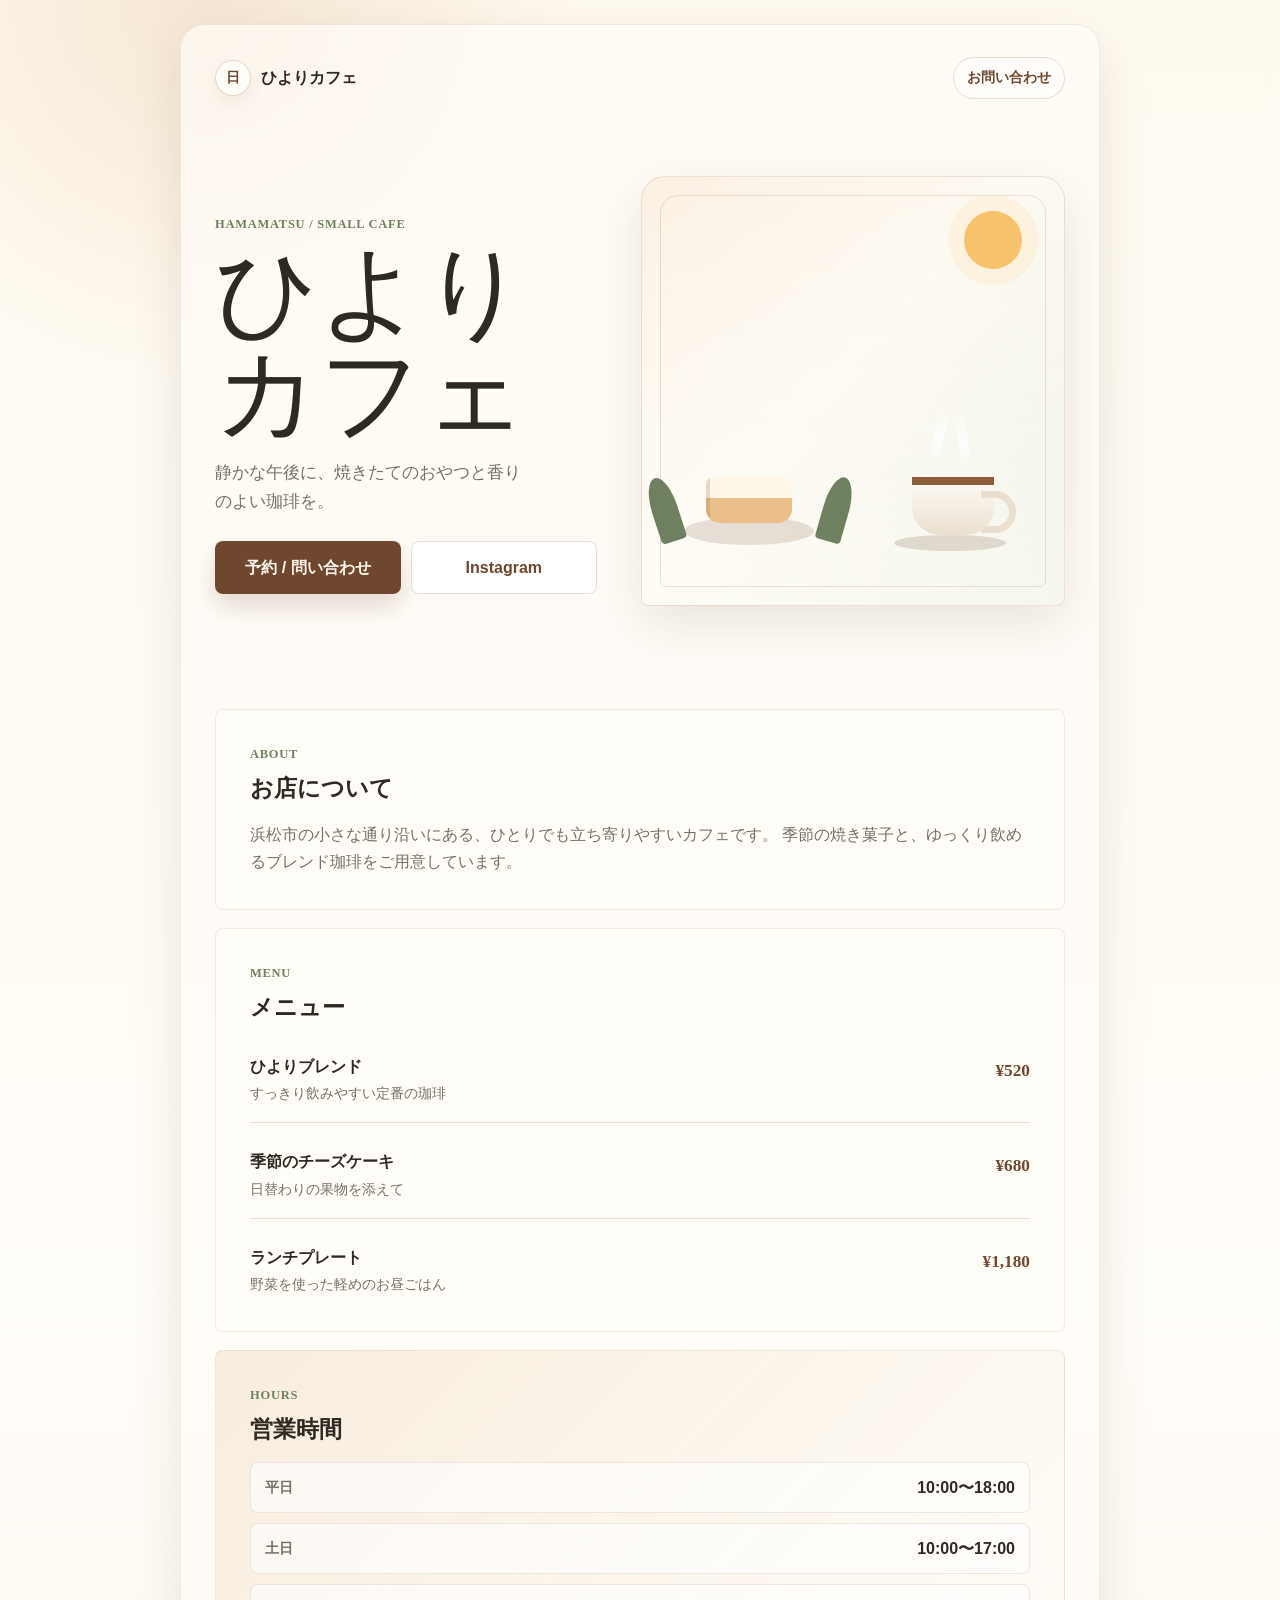
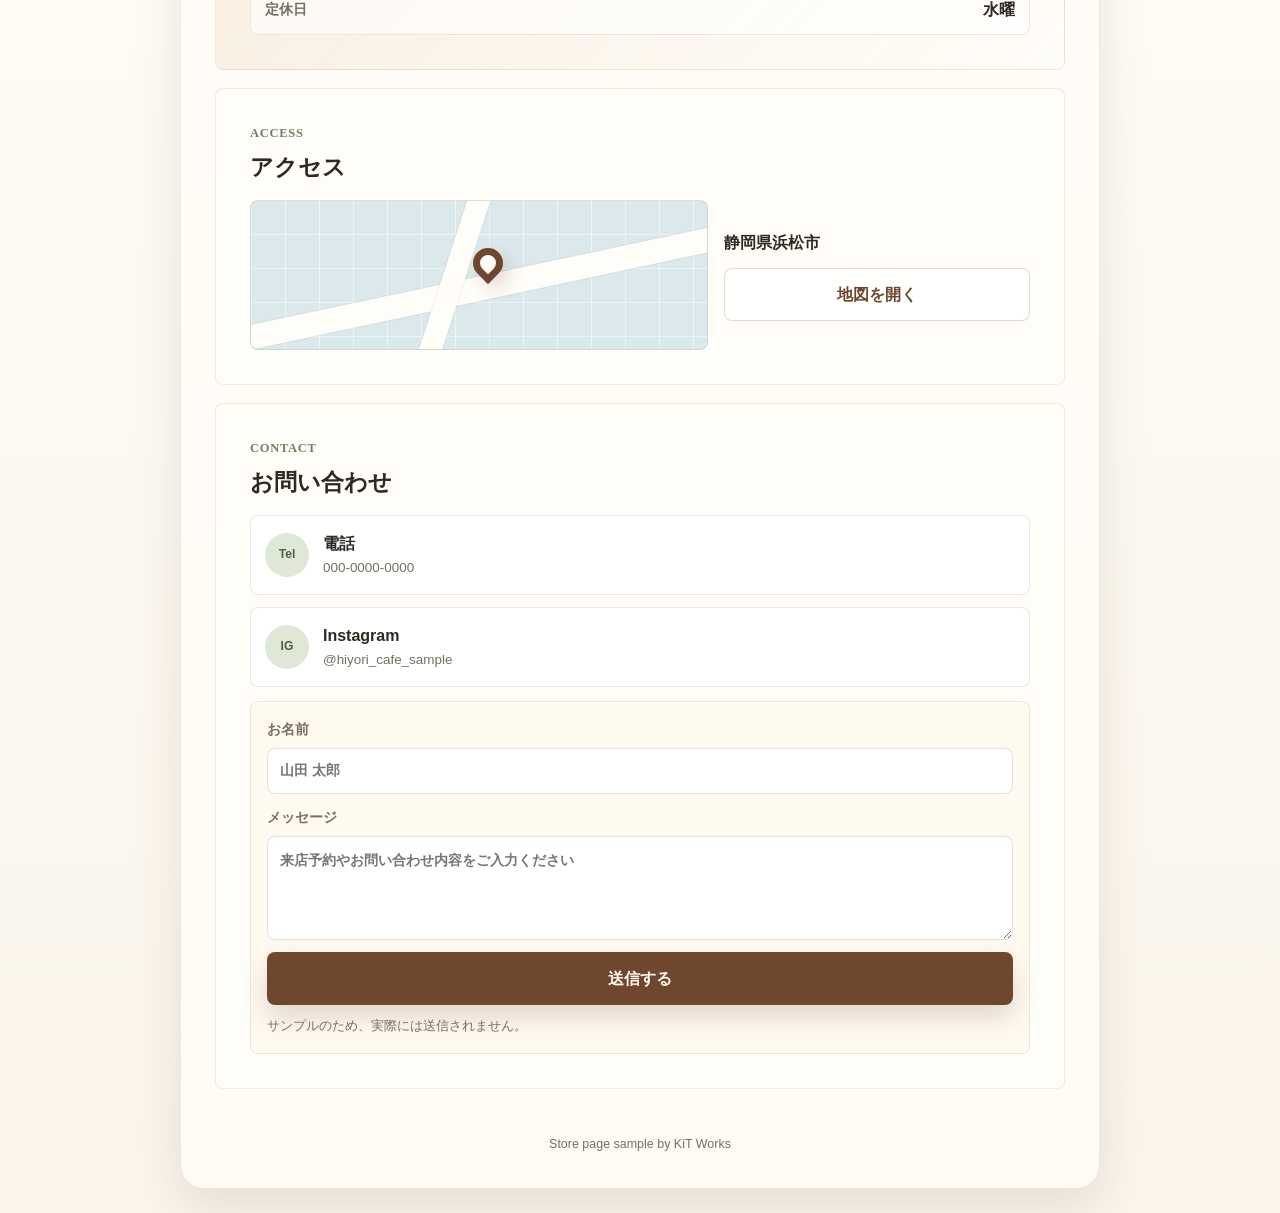
==== index.html @ 62deaa45 "Create high-quality store page preview" ====
<!doctype html>
<html lang="ja">
  <head>
    <meta charset="utf-8" />
    <meta name="viewport" content="width=device-width, initial-scale=1" />
    <meta
      name="description"
      content="静岡県浜松市の架空カフェ「ひよりカフェ」のスマホ向け店舗案内ページサンプルです。"
    />
    <title>ひよりカフェ | スマホ向け店舗案内ページサンプル</title>
    <link rel="stylesheet" href="styles.css" />
  </head>
  <body>
    <div class="site-shell">
      <header class="hero" id="top">
        <nav class="topbar" aria-label="ページ内ナビゲーション">
          <a class="brand" href="#top" aria-label="ひよりカフェ トップへ">
            <span class="brand-mark" aria-hidden="true">日</span>
            <span>ひよりカフェ</span>
          </a>
          <a class="nav-link" href="#contact">お問い合わせ</a>
        </nav>

        <div class="hero-grid">
          <section class="hero-copy" aria-labelledby="hero-title">
            <p class="eyebrow">Hamamatsu / Small Cafe</p>
            <h1 id="hero-title">ひよりカフェ</h1>
            <p class="lead">静かな午後に、焼きたてのおやつと香りのよい珈琲を。</p>
            <div class="hero-actions" aria-label="主な連絡先">
              <a class="button button-primary" href="tel:0000000000">予約 / 問い合わせ</a>
              <a class="button button-secondary" href="https://www.instagram.com/" target="_blank" rel="noreferrer">
                Instagram
              </a>
            </div>
          </section>

          <section class="visual-card" aria-label="カフェの雰囲気を表したイメージ">
            <div class="window-scene" aria-hidden="true">
              <span class="sun"></span>
              <span class="steam steam-1"></span>
              <span class="steam steam-2"></span>
              <span class="cup"></span>
              <span class="saucer"></span>
              <span class="plate"></span>
              <span class="cake"></span>
              <span class="plant plant-left"></span>
              <span class="plant plant-right"></span>
            </div>
          </section>
        </div>
      </header>

      <main>
        <section class="section intro-section" aria-labelledby="about-title">
          <div class="section-heading">
            <p class="section-kicker">About</p>
            <h2 id="about-title">お店について</h2>
          </div>
          <p class="section-text">
            浜松市の小さな通り沿いにある、ひとりでも立ち寄りやすいカフェです。
            季節の焼き菓子と、ゆっくり飲めるブレンド珈琲をご用意しています。
          </p>
        </section>

        <section class="section" aria-labelledby="menu-title">
          <div class="section-heading">
            <p class="section-kicker">Menu</p>
            <h2 id="menu-title">メニュー</h2>
          </div>
          <div class="menu-list">
            <article class="menu-item">
              <div>
                <h3>ひよりブレンド</h3>
                <p>すっきり飲みやすい定番の珈琲</p>
              </div>
              <span>¥520</span>
            </article>
            <article class="menu-item">
              <div>
                <h3>季節のチーズケーキ</h3>
                <p>日替わりの果物を添えて</p>
              </div>
              <span>¥680</span>
            </article>
            <article class="menu-item">
              <div>
                <h3>ランチプレート</h3>
                <p>野菜を使った軽めのお昼ごはん</p>
              </div>
              <span>¥1,180</span>
            </article>
          </div>
        </section>

        <section class="section schedule-section" aria-labelledby="hours-title">
          <div class="section-heading">
            <p class="section-kicker">Hours</p>
            <h2 id="hours-title">営業時間</h2>
          </div>
          <dl class="hours-list">
            <div>
              <dt>平日</dt>
              <dd>10:00〜18:00</dd>
            </div>
            <div>
              <dt>土日</dt>
              <dd>10:00〜17:00</dd>
            </div>
            <div>
              <dt>定休日</dt>
              <dd>水曜</dd>
            </div>
          </dl>
        </section>

        <section class="section access-section" aria-labelledby="access-title">
          <div class="section-heading">
            <p class="section-kicker">Access</p>
            <h2 id="access-title">アクセス</h2>
          </div>
          <div class="access-panel">
            <div class="map-visual" aria-hidden="true">
              <span class="map-road map-road-main"></span>
              <span class="map-road map-road-sub"></span>
              <span class="map-pin"></span>
            </div>
            <div class="access-copy">
              <p>静岡県浜松市</p>
              <a class="button button-outline" href="https://maps.google.com/?q=%E9%9D%99%E5%B2%A1%E7%9C%8C%E6%B5%9C%E6%9D%BE%E5%B8%82" target="_blank" rel="noreferrer">
                地図を開く
              </a>
            </div>
          </div>
        </section>

        <section class="section contact-section" id="contact" aria-labelledby="contact-title">
          <div class="section-heading">
            <p class="section-kicker">Contact</p>
            <h2 id="contact-title">お問い合わせ</h2>
          </div>
          <div class="contact-list">
            <a class="contact-row" href="tel:0000000000">
              <span class="contact-icon" aria-hidden="true">Tel</span>
              <span>
                <strong>電話</strong>
                <small>000-0000-0000</small>
              </span>
            </a>
            <a class="contact-row" href="https://www.instagram.com/" target="_blank" rel="noreferrer">
              <span class="contact-icon" aria-hidden="true">IG</span>
              <span>
                <strong>Instagram</strong>
                <small>@hiyori_cafe_sample</small>
              </span>
            </a>
            <form class="contact-form" aria-label="お問い合わせフォーム風UI">
              <label>
                <span>お名前</span>
                <input type="text" name="name" placeholder="山田 太郎" autocomplete="name" />
              </label>
              <label>
                <span>メッセージ</span>
                <textarea name="message" placeholder="来店予約やお問い合わせ内容をご入力ください"></textarea>
              </label>
              <button class="button button-primary" type="button" data-demo-submit>送信する</button>
              <p class="form-note" aria-live="polite" data-form-note>サンプルのため、実際には送信されません。</p>
            </form>
          </div>
        </section>
      </main>

      <footer class="site-footer">
        <small>Store page sample by KiT Works</small>
      </footer>
    </div>

    <script src="script.js"></script>
  </body>
</html>
---- styles.css ----
:root {
  color-scheme: light;
  --bg: #fffaf0;
  --paper: #fffdf8;
  --paper-strong: #ffffff;
  --ink: #2e2922;
  --muted: #776f63;
  --line: #eadfce;
  --accent: #8f5f3d;
  --accent-strong: #6f472e;
  --accent-soft: #f2dfc7;
  --green: #6f8060;
  --sage: #dfe8d7;
  --blue: #dce9ec;
  --shadow: 0 18px 50px rgba(83, 60, 35, 0.13);
  --radius: 8px;
  --max: 920px;
}

* {
  box-sizing: border-box;
}

html {
  scroll-behavior: smooth;
}

body {
  min-width: 320px;
  margin: 0;
  color: var(--ink);
  background:
    radial-gradient(circle at 16% 0%, rgba(242, 223, 199, 0.7), transparent 24rem),
    linear-gradient(180deg, var(--bg) 0%, #fffdf8 46%, #fbf5eb 100%);
  font-family:
    "Noto Sans JP",
    "Hiragino Kaku Gothic ProN",
    "Yu Gothic",
    Meiryo,
    sans-serif;
  line-height: 1.7;
}

a {
  color: inherit;
  text-decoration: none;
}

button,
input,
textarea {
  font: inherit;
}

.site-shell {
  width: min(100%, var(--max));
  margin: 0 auto;
  overflow: hidden;
  background: rgba(255, 253, 248, 0.68);
}

.hero {
  min-height: 92svh;
  padding: 18px 18px 38px;
  display: flex;
  flex-direction: column;
}

.topbar {
  display: flex;
  align-items: center;
  justify-content: space-between;
  gap: 16px;
  padding: 8px 0 20px;
}

.brand,
.nav-link {
  display: inline-flex;
  align-items: center;
  min-height: 42px;
}

.brand {
  gap: 10px;
  font-weight: 700;
  letter-spacing: 0;
}

.brand-mark {
  display: grid;
  width: 36px;
  height: 36px;
  place-items: center;
  border: 1px solid rgba(143, 95, 61, 0.24);
  border-radius: 50%;
  background: var(--paper);
  color: var(--accent-strong);
  font-size: 0.85rem;
  box-shadow: 0 8px 20px rgba(83, 60, 35, 0.08);
}

.nav-link {
  padding: 0 13px;
  border: 1px solid rgba(143, 95, 61, 0.22);
  border-radius: 999px;
  background: rgba(255, 255, 255, 0.62);
  color: var(--accent-strong);
  font-size: 0.86rem;
  font-weight: 700;
}

.hero-grid {
  display: grid;
  flex: 1;
  align-items: center;
  gap: 30px;
}

.hero-copy {
  padding-top: 26px;
}

.eyebrow,
.section-kicker {
  margin: 0 0 8px;
  color: var(--green);
  font-family: Georgia, "Times New Roman", serif;
  font-size: 0.78rem;
  font-weight: 700;
  letter-spacing: 0.06em;
  text-transform: uppercase;
}

h1,
h2,
h3,
p {
  margin-top: 0;
}

h1 {
  margin-bottom: 14px;
  font-family: Georgia, "Times New Roman", serif;
  font-size: clamp(3.25rem, 18vw, 6.4rem);
  font-weight: 500;
  line-height: 0.98;
  letter-spacing: 0;
}

.lead {
  max-width: 20rem;
  margin-bottom: 24px;
  color: var(--muted);
  font-size: 1.02rem;
}

.hero-actions {
  display: grid;
  grid-template-columns: 1fr 1fr;
  gap: 10px;
}

.button {
  display: inline-flex;
  align-items: center;
  justify-content: center;
  min-height: 48px;
  padding: 12px 16px;
  border: 1px solid transparent;
  border-radius: var(--radius);
  cursor: pointer;
  font-weight: 700;
  letter-spacing: 0;
  text-align: center;
  transition:
    transform 180ms ease,
    box-shadow 180ms ease,
    background-color 180ms ease;
}

.button:hover {
  transform: translateY(-1px);
}

.button-primary {
  background: var(--accent-strong);
  color: #fffaf0;
  box-shadow: 0 12px 26px rgba(111, 71, 46, 0.2);
}

.button-secondary {
  border-color: rgba(111, 71, 46, 0.18);
  background: var(--paper-strong);
  color: var(--accent-strong);
}

.button-outline {
  width: 100%;
  border-color: rgba(111, 71, 46, 0.2);
  background: rgba(255, 255, 255, 0.68);
  color: var(--accent-strong);
}

.visual-card {
  position: relative;
  min-height: 280px;
  border: 1px solid rgba(143, 95, 61, 0.16);
  border-radius: 24px 24px 8px 8px;
  background:
    linear-gradient(180deg, rgba(255, 253, 248, 0.32), rgba(255, 253, 248, 0.72)),
    linear-gradient(135deg, #f9ead8 0%, #fdf8ef 46%, #dfe8d7 100%);
  box-shadow: var(--shadow);
}

.visual-card::before {
  position: absolute;
  inset: 18px;
  border: 1px solid rgba(143, 95, 61, 0.18);
  border-radius: 18px 18px 6px 6px;
  content: "";
}

.window-scene {
  position: absolute;
  inset: 0;
  overflow: hidden;
}

.sun {
  position: absolute;
  top: 34px;
  right: 42px;
  width: 58px;
  height: 58px;
  border-radius: 50%;
  background: #f6c26c;
  box-shadow: 0 0 0 16px rgba(246, 194, 108, 0.14);
}

.cup,
.saucer,
.plate,
.cake,
.steam,
.plant {
  position: absolute;
  display: block;
}

.cup {
  right: 70px;
  bottom: 70px;
  width: 82px;
  height: 58px;
  border-radius: 0 0 28px 28px;
  background: linear-gradient(180deg, #fffdf8, #eadfce);
  box-shadow: inset 0 8px 0 #8f5f3d;
}

.cup::after {
  position: absolute;
  top: 14px;
  right: -22px;
  width: 28px;
  height: 28px;
  border: 7px solid #eadfce;
  border-left: 0;
  border-radius: 0 22px 22px 0;
  content: "";
}

.saucer {
  right: 58px;
  bottom: 54px;
  width: 112px;
  height: 16px;
  border-radius: 50%;
  background: rgba(111, 71, 46, 0.18);
}

.steam {
  width: 10px;
  height: 54px;
  border-radius: 999px;
  background: linear-gradient(180deg, transparent, rgba(255, 255, 255, 0.78), transparent);
}

.steam-1 {
  right: 120px;
  bottom: 142px;
  transform: rotate(12deg);
}

.steam-2 {
  right: 96px;
  bottom: 138px;
  transform: rotate(-10deg);
}

.plate {
  left: 42px;
  bottom: 60px;
  width: 130px;
  height: 28px;
  border-radius: 50%;
  background: rgba(111, 71, 46, 0.16);
}

.cake {
  left: 64px;
  bottom: 82px;
  width: 86px;
  height: 46px;
  border-radius: 8px 8px 14px 14px;
  background:
    linear-gradient(90deg, rgba(143, 95, 61, 0.22) 0 4px, transparent 4px 100%),
    linear-gradient(180deg, #fff8e9 0 46%, #eabf8a 46% 100%);
}

.plant {
  bottom: 64px;
  width: 26px;
  height: 66px;
  border-radius: 50% 50% 4px 4px;
  background: var(--green);
  transform-origin: bottom center;
}

.plant-left {
  left: 20px;
  transform: rotate(-18deg);
}

.plant-right {
  left: 172px;
  transform: rotate(16deg);
}

.section {
  margin: 0 18px 18px;
  padding: 28px 20px;
  border: 1px solid rgba(143, 95, 61, 0.12);
  border-radius: var(--radius);
  background: rgba(255, 253, 248, 0.86);
}

.intro-section {
  margin-top: 4px;
}

.section-heading {
  margin-bottom: 16px;
}

h2 {
  margin-bottom: 0;
  font-size: 1.46rem;
  line-height: 1.35;
  letter-spacing: 0;
}

.section-text {
  margin-bottom: 0;
  color: var(--muted);
}

.menu-list,
.contact-list {
  display: grid;
  gap: 12px;
}

.menu-item {
  display: flex;
  align-items: flex-start;
  justify-content: space-between;
  gap: 14px;
  padding: 16px 0;
  border-bottom: 1px solid var(--line);
}

.menu-item:last-child {
  border-bottom: 0;
  padding-bottom: 0;
}

.menu-item h3 {
  margin-bottom: 4px;
  font-size: 1rem;
  line-height: 1.4;
}

.menu-item p {
  margin-bottom: 0;
  color: var(--muted);
  font-size: 0.88rem;
}

.menu-item span {
  flex: 0 0 auto;
  color: var(--accent-strong);
  font-family: Georgia, "Times New Roman", serif;
  font-size: 1.08rem;
  font-weight: 700;
}

.schedule-section {
  background:
    linear-gradient(135deg, rgba(242, 223, 199, 0.54), transparent),
    rgba(255, 253, 248, 0.9);
}

.hours-list {
  display: grid;
  gap: 10px;
  margin: 0;
}

.hours-list div {
  display: flex;
  align-items: center;
  justify-content: space-between;
  gap: 16px;
  min-height: 48px;
  padding: 11px 14px;
  border: 1px solid rgba(111, 71, 46, 0.12);
  border-radius: var(--radius);
  background: rgba(255, 255, 255, 0.64);
}

.hours-list dt {
  color: var(--muted);
  font-size: 0.9rem;
  font-weight: 700;
}

.hours-list dd {
  margin: 0;
  font-weight: 700;
}

.access-panel {
  display: grid;
  gap: 16px;
}

.map-visual {
  position: relative;
  min-height: 150px;
  overflow: hidden;
  border: 1px solid rgba(111, 71, 46, 0.12);
  border-radius: var(--radius);
  background:
    linear-gradient(90deg, rgba(255, 255, 255, 0.48) 1px, transparent 1px),
    linear-gradient(0deg, rgba(255, 255, 255, 0.48) 1px, transparent 1px),
    var(--blue);
  background-size: 34px 34px;
}

.map-road {
  position: absolute;
  display: block;
  background: #fffdf8;
  box-shadow: 0 0 0 1px rgba(111, 71, 46, 0.08);
}

.map-road-main {
  left: -28px;
  top: 72px;
  width: 120%;
  height: 24px;
  transform: rotate(-12deg);
}

.map-road-sub {
  left: 42%;
  top: -20px;
  width: 22px;
  height: 130%;
  transform: rotate(18deg);
}

.map-pin {
  position: absolute;
  left: 52%;
  top: 42%;
  width: 30px;
  height: 30px;
  border: 7px solid var(--accent-strong);
  border-radius: 50% 50% 50% 0;
  background: #fffdf8;
  transform: translate(-50%, -50%) rotate(-45deg);
  box-shadow: 0 10px 18px rgba(111, 71, 46, 0.18);
}

.access-copy {
  display: grid;
  gap: 12px;
}

.access-copy p {
  margin-bottom: 0;
  font-weight: 700;
}

.contact-row {
  display: flex;
  align-items: center;
  gap: 14px;
  min-height: 70px;
  padding: 14px;
  border: 1px solid rgba(111, 71, 46, 0.12);
  border-radius: var(--radius);
  background: var(--paper-strong);
}

.contact-icon {
  display: grid;
  flex: 0 0 auto;
  width: 44px;
  height: 44px;
  place-items: center;
  border-radius: 50%;
  background: var(--sage);
  color: #4f6041;
  font-size: 0.76rem;
  font-weight: 800;
}

.contact-row strong,
.contact-row small {
  display: block;
}

.contact-row small {
  color: var(--muted);
  font-size: 0.84rem;
}

.contact-form {
  display: grid;
  gap: 12px;
  margin-top: 2px;
  padding: 16px;
  border: 1px solid rgba(111, 71, 46, 0.12);
  border-radius: var(--radius);
  background: #fffaf0;
}

.contact-form label {
  display: grid;
  gap: 6px;
  color: var(--muted);
  font-size: 0.88rem;
  font-weight: 700;
}

.contact-form input,
.contact-form textarea {
  width: 100%;
  border: 1px solid rgba(111, 71, 46, 0.16);
  border-radius: var(--radius);
  background: #ffffff;
  color: var(--ink);
  outline: none;
}

.contact-form input {
  min-height: 46px;
  padding: 10px 12px;
}

.contact-form textarea {
  min-height: 104px;
  resize: vertical;
  padding: 12px;
}

.contact-form input:focus,
.contact-form textarea:focus {
  border-color: rgba(111, 71, 46, 0.5);
  box-shadow: 0 0 0 4px rgba(143, 95, 61, 0.12);
}

.form-note {
  min-height: 1.5em;
  margin: -2px 0 0;
  color: var(--muted);
  font-size: 0.82rem;
}

.site-footer {
  padding: 22px 18px 32px;
  color: var(--muted);
  text-align: center;
}

.site-footer small {
  font-size: 0.78rem;
}

@media (min-width: 720px) {
  .site-shell {
    margin-top: 24px;
    margin-bottom: 24px;
    border: 1px solid rgba(143, 95, 61, 0.12);
    border-radius: 24px;
    box-shadow: var(--shadow);
  }

  .hero {
    min-height: 680px;
    padding: 24px 34px 42px;
  }

  .hero-grid {
    grid-template-columns: minmax(0, 0.9fr) minmax(300px, 1fr);
    gap: 44px;
  }

  .lead {
    font-size: 1.08rem;
  }

  .visual-card {
    min-height: 430px;
  }

  .section {
    margin-right: 34px;
    margin-left: 34px;
    padding: 34px;
  }

  .access-panel {
    grid-template-columns: 1.2fr 0.8fr;
    align-items: center;
  }
}

@media (max-width: 380px) {
  .hero {
    padding-right: 14px;
    padding-left: 14px;
  }

  .hero-actions {
    grid-template-columns: 1fr;
  }

  .section {
    margin-right: 14px;
    margin-left: 14px;
    padding-right: 16px;
    padding-left: 16px;
  }

  .button {
    min-height: 46px;
    padding-right: 12px;
    padding-left: 12px;
    font-size: 0.92rem;
  }
}

@media (prefers-reduced-motion: reduce) {
  html {
    scroll-behavior: auto;
  }

  *,
  *::before,
  *::after {
    transition-duration: 0.01ms !important;
    animation-duration: 0.01ms !important;
  }
}
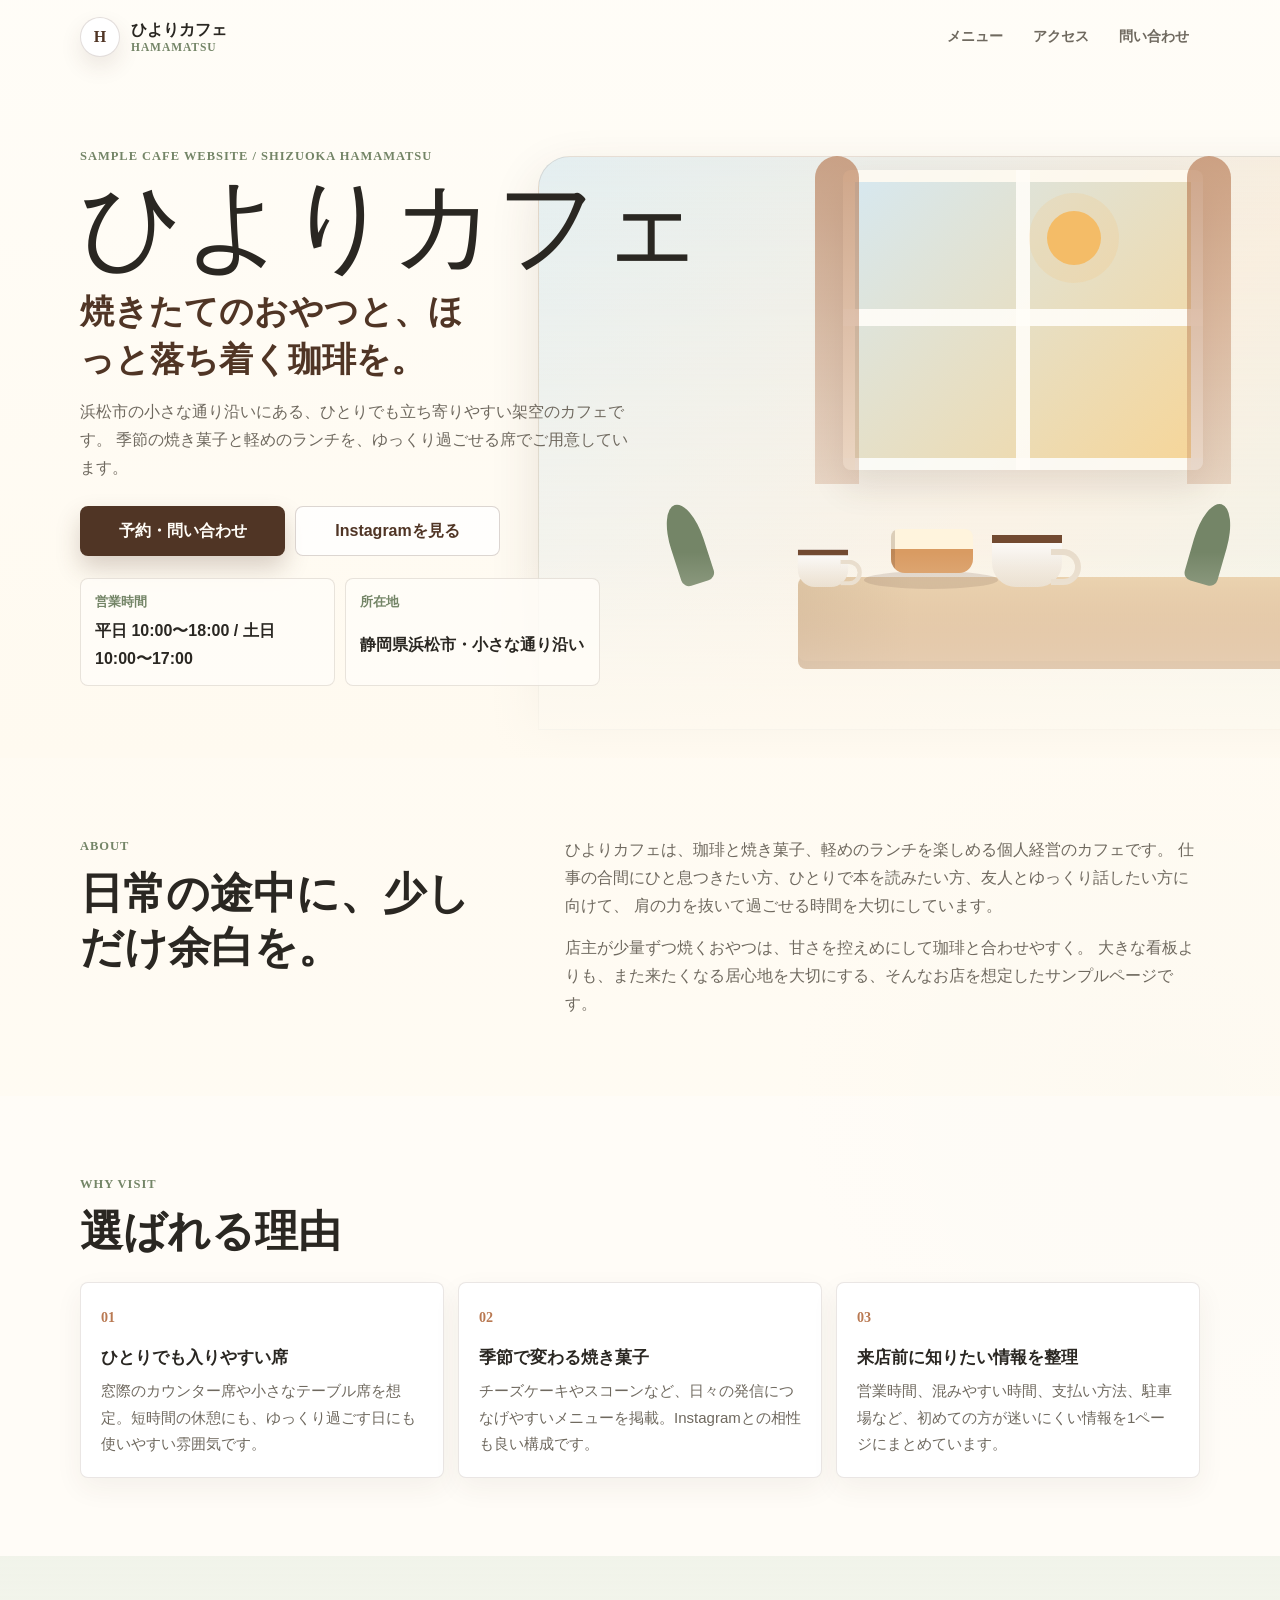
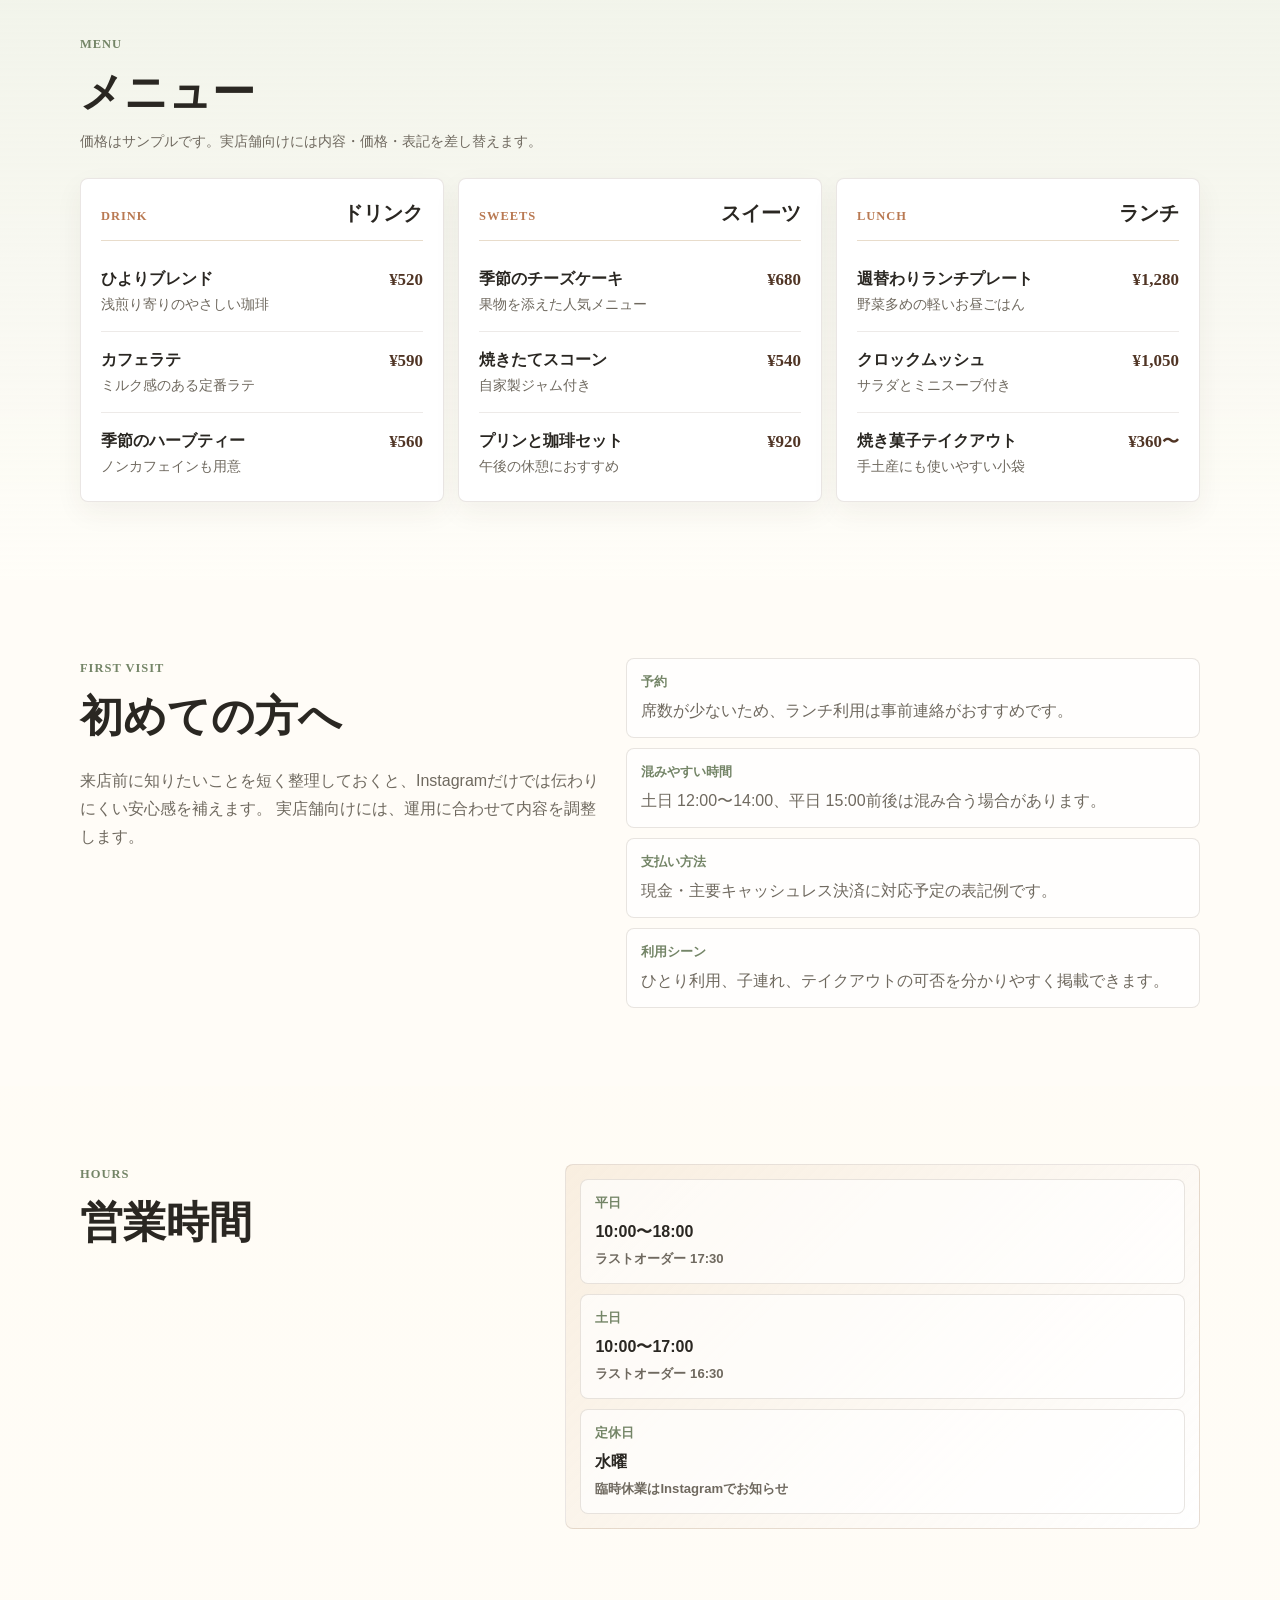
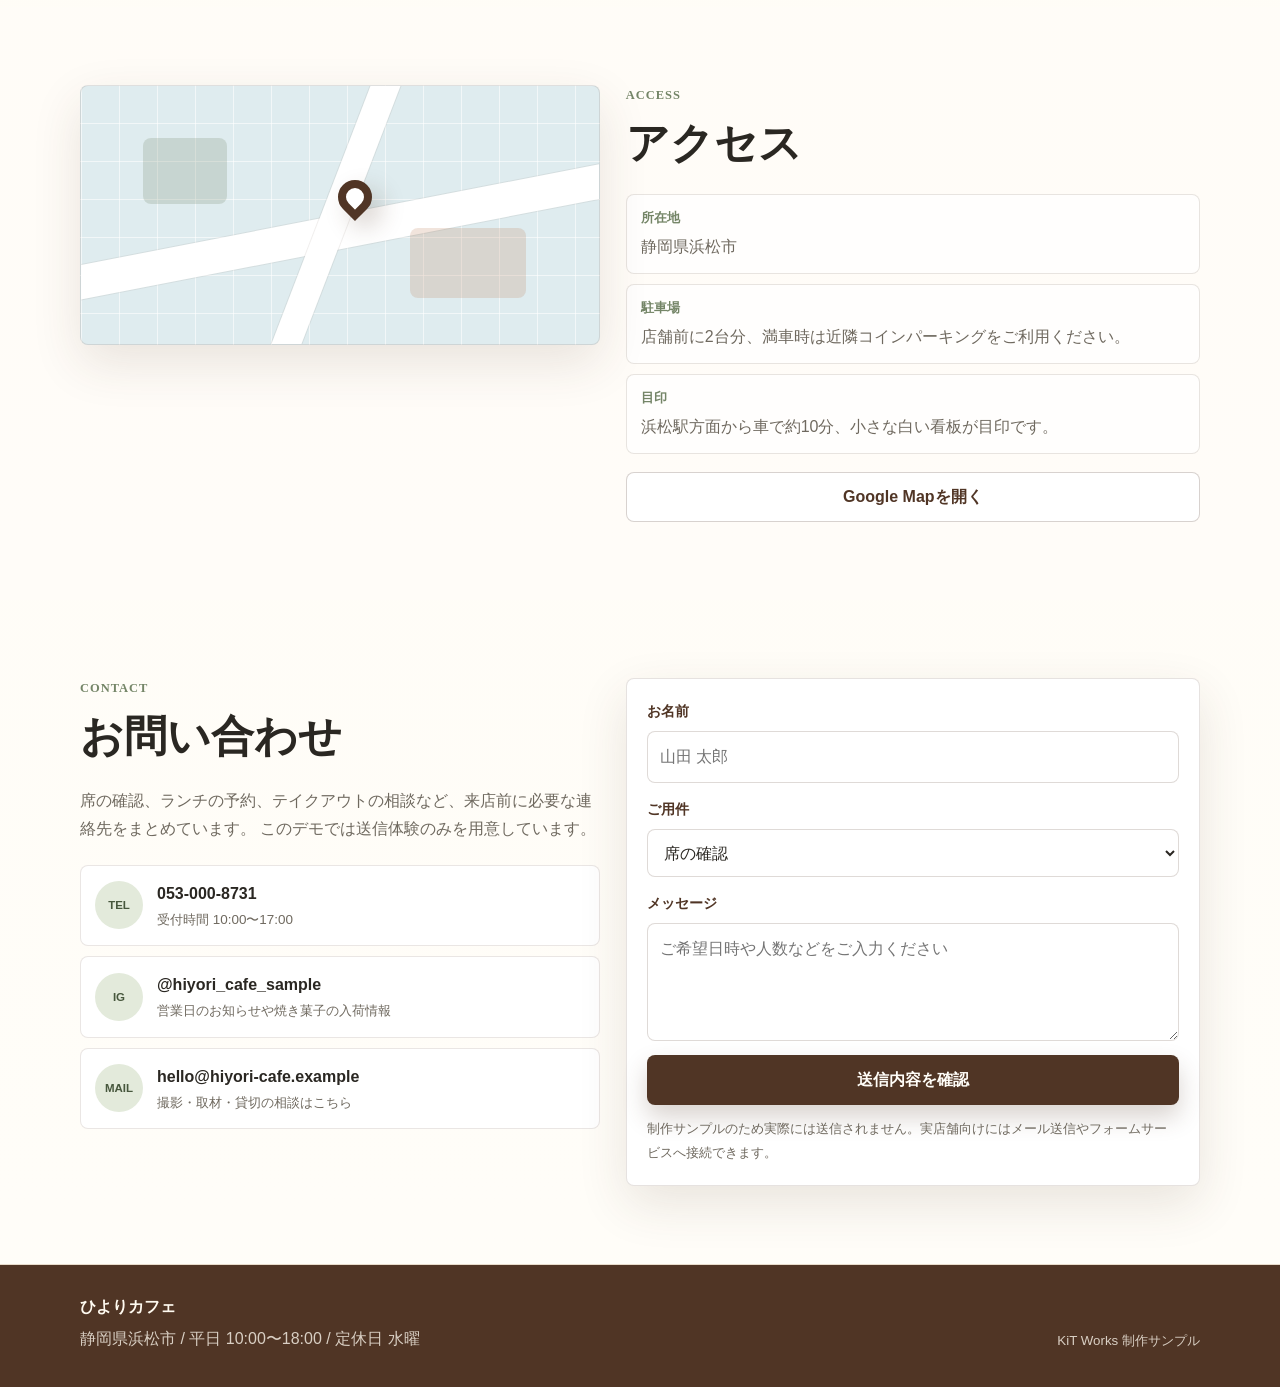
==== commit 59e67717: "Improve store page preview quality" ====
--- a/index.html
+++ b/index.html
@@ -3,176 +3,483 @@
   <head>
     <meta charset="utf-8" />
     <meta name="viewport" content="width=device-width, initial-scale=1" />
+    <meta name="theme-color" content="#fffaf0" />
     <meta
       name="description"
-      content="静岡県浜松市の架空カフェ「ひよりカフェ」のスマホ向け店舗案内ページサンプルです。"
+      content="静岡県浜松市の架空店舗「ひよりカフェ」のスマホ向け店舗案内ページ制作サンプルです。個人店の公式案内ページとして使いやすい構成を想定しています。"
     />
-    <title>ひよりカフェ | スマホ向け店舗案内ページサンプル</title>
+    <link rel="canonical" href="https://ii-kt.github.io/HP-preview/" />
+    <link rel="icon" href="favicon.svg" type="image/svg+xml" />
+
+    <meta property="og:locale" content="ja_JP" />
+    <meta property="og:type" content="website" />
+    <meta property="og:site_name" content="ひよりカフェ" />
+    <meta property="og:title" content="ひよりカフェ | 静岡県浜松市の小さなカフェ" />
+    <meta
+      property="og:description"
+      content="焼きたてのおやつと珈琲で、静かな午後を過ごせる架空カフェの店舗案内ページサンプルです。"
+    />
+    <meta property="og:url" content="https://ii-kt.github.io/HP-preview/" />
+    <meta property="og:image" content="https://ii-kt.github.io/HP-preview/og-image.svg" />
+
+    <meta name="twitter:card" content="summary_large_image" />
+    <meta name="twitter:title" content="ひよりカフェ | 静岡県浜松市の小さなカフェ" />
+    <meta
+      name="twitter:description"
+      content="スマホで見やすい個人店向け1ページ店舗案内ページの制作サンプルです。"
+    />
+    <meta name="twitter:image" content="https://ii-kt.github.io/HP-preview/og-image.svg" />
+
+    <title>ひよりカフェ | 静岡県浜松市の小さなカフェ</title>
     <link rel="stylesheet" href="styles.css" />
+
+    <script type="application/ld+json">
+      {
+        "@context": "https://schema.org",
+        "@type": "CafeOrCoffeeShop",
+        "name": "ひよりカフェ",
+        "description": "静岡県浜松市にある架空の個人経営カフェ。焼き菓子、珈琲、軽めのランチを楽しめる店舗案内ページ制作サンプルです。",
+        "url": "https://ii-kt.github.io/HP-preview/",
+        "telephone": "+81-53-000-8731",
+        "email": "hello@hiyori-cafe.example",
+        "priceRange": "¥¥",
+        "servesCuisine": ["カフェ", "コーヒー", "焼き菓子", "ランチ"],
+        "address": {
+          "@type": "PostalAddress",
+          "addressRegion": "静岡県",
+          "addressLocality": "浜松市",
+          "addressCountry": "JP"
+        },
+        "sameAs": ["https://www.instagram.com/hiyori_cafe_sample/"],
+        "openingHoursSpecification": [
+          {
+            "@type": "OpeningHoursSpecification",
+            "dayOfWeek": ["Monday", "Tuesday", "Thursday", "Friday"],
+            "opens": "10:00",
+            "closes": "18:00"
+          },
+          {
+            "@type": "OpeningHoursSpecification",
+            "dayOfWeek": ["Saturday", "Sunday"],
+            "opens": "10:00",
+            "closes": "17:00"
+          }
+        ]
+      }
+    </script>
   </head>
   <body>
-    <div class="site-shell">
-      <header class="hero" id="top">
-        <nav class="topbar" aria-label="ページ内ナビゲーション">
-          <a class="brand" href="#top" aria-label="ひよりカフェ トップへ">
-            <span class="brand-mark" aria-hidden="true">日</span>
-            <span>ひよりカフェ</span>
-          </a>
-          <a class="nav-link" href="#contact">お問い合わせ</a>
-        </nav>
-
-        <div class="hero-grid">
-          <section class="hero-copy" aria-labelledby="hero-title">
-            <p class="eyebrow">Hamamatsu / Small Cafe</p>
-            <h1 id="hero-title">ひよりカフェ</h1>
-            <p class="lead">静かな午後に、焼きたてのおやつと香りのよい珈琲を。</p>
-            <div class="hero-actions" aria-label="主な連絡先">
-              <a class="button button-primary" href="tel:0000000000">予約 / 問い合わせ</a>
-              <a class="button button-secondary" href="https://www.instagram.com/" target="_blank" rel="noreferrer">
-                Instagram
-              </a>
-            </div>
-          </section>
-
-          <section class="visual-card" aria-label="カフェの雰囲気を表したイメージ">
-            <div class="window-scene" aria-hidden="true">
-              <span class="sun"></span>
-              <span class="steam steam-1"></span>
-              <span class="steam steam-2"></span>
-              <span class="cup"></span>
-              <span class="saucer"></span>
-              <span class="plate"></span>
-              <span class="cake"></span>
-              <span class="plant plant-left"></span>
-              <span class="plant plant-right"></span>
-            </div>
-          </section>
-        </div>
-      </header>
-
-      <main>
-        <section class="section intro-section" aria-labelledby="about-title">
+    <a class="skip-link" href="#main">本文へ移動</a>
+
+    <header class="site-header" id="top">
+      <nav class="header-nav container" aria-label="ページ内ナビゲーション">
+        <a class="site-logo" href="#top" aria-label="ひよりカフェ トップへ">
+          <span class="logo-mark" aria-hidden="true">H</span>
+          <span>
+            <span class="logo-name">ひよりカフェ</span>
+            <span class="logo-place">Hamamatsu</span>
+          </span>
+        </a>
+
+        <div class="header-links" aria-label="主要セクション">
+          <a href="#menu">メニュー</a>
+          <a href="#access">アクセス</a>
+          <a href="#contact">問い合わせ</a>
+        </div>
+      </nav>
+
+      <!-- Hero -->
+      <section class="hero" aria-labelledby="hero-title">
+        <div class="hero-scene" aria-hidden="true">
+          <span class="scene-window"></span>
+          <span class="scene-curtain scene-curtain-left"></span>
+          <span class="scene-curtain scene-curtain-right"></span>
+          <span class="scene-sun"></span>
+          <span class="scene-counter"></span>
+          <span class="scene-cup scene-cup-main"></span>
+          <span class="scene-cup scene-cup-sub"></span>
+          <span class="scene-plate"></span>
+          <span class="scene-cake"></span>
+          <span class="scene-plant scene-plant-left"></span>
+          <span class="scene-plant scene-plant-right"></span>
+        </div>
+
+        <div class="hero-content container">
+          <p class="eyebrow">Sample cafe website / Shizuoka Hamamatsu</p>
+          <h1 id="hero-title">ひよりカフェ</h1>
+          <p class="hero-catch">焼きたてのおやつと、ほっと落ち着く珈琲を。</p>
+          <p class="hero-lead">
+            浜松市の小さな通り沿いにある、ひとりでも立ち寄りやすい架空のカフェです。
+            季節の焼き菓子と軽めのランチを、ゆっくり過ごせる席でご用意しています。
+          </p>
+
+          <div class="hero-actions" aria-label="主な連絡先">
+            <a class="button button-primary" href="#contact">予約・問い合わせ</a>
+            <a
+              class="button button-secondary"
+              href="https://www.instagram.com/hiyori_cafe_sample/"
+              target="_blank"
+              rel="noreferrer"
+            >
+              Instagramを見る
+            </a>
+          </div>
+
+          <dl class="hero-summary" aria-label="店舗概要">
+            <div>
+              <dt>営業時間</dt>
+              <dd>平日 10:00〜18:00 / 土日 10:00〜17:00</dd>
+            </div>
+            <div>
+              <dt>所在地</dt>
+              <dd>静岡県浜松市・小さな通り沿い</dd>
+            </div>
+          </dl>
+        </div>
+      </section>
+    </header>
+
+    <main id="main">
+      <!-- About -->
+      <section class="section about-section" id="about" aria-labelledby="about-title">
+        <div class="container section-grid">
           <div class="section-heading">
             <p class="section-kicker">About</p>
-            <h2 id="about-title">お店について</h2>
-          </div>
-          <p class="section-text">
-            浜松市の小さな通り沿いにある、ひとりでも立ち寄りやすいカフェです。
-            季節の焼き菓子と、ゆっくり飲めるブレンド珈琲をご用意しています。
-          </p>
-        </section>
-
-        <section class="section" aria-labelledby="menu-title">
-          <div class="section-heading">
+            <h2 id="about-title">日常の途中に、少しだけ余白を。</h2>
+          </div>
+          <div class="section-body">
+            <p>
+              ひよりカフェは、珈琲と焼き菓子、軽めのランチを楽しめる個人経営のカフェです。
+              仕事の合間にひと息つきたい方、ひとりで本を読みたい方、友人とゆっくり話したい方に向けて、
+              肩の力を抜いて過ごせる時間を大切にしています。
+            </p>
+            <p>
+              店主が少量ずつ焼くおやつは、甘さを控えめにして珈琲と合わせやすく。
+              大きな看板よりも、また来たくなる居心地を大切にする、そんなお店を想定したサンプルページです。
+            </p>
+          </div>
+        </div>
+      </section>
+
+      <!-- Reasons -->
+      <section class="section reason-section" aria-labelledby="reason-title">
+        <div class="container">
+          <div class="section-heading compact-heading">
+            <p class="section-kicker">Why visit</p>
+            <h2 id="reason-title">選ばれる理由</h2>
+          </div>
+
+          <div class="reason-list">
+            <article class="reason-card">
+              <span class="reason-number" aria-hidden="true">01</span>
+              <h3>ひとりでも入りやすい席</h3>
+              <p>窓際のカウンター席や小さなテーブル席を想定。短時間の休憩にも、ゆっくり過ごす日にも使いやすい雰囲気です。</p>
+            </article>
+            <article class="reason-card">
+              <span class="reason-number" aria-hidden="true">02</span>
+              <h3>季節で変わる焼き菓子</h3>
+              <p>チーズケーキやスコーンなど、日々の発信につなげやすいメニューを掲載。Instagramとの相性も良い構成です。</p>
+            </article>
+            <article class="reason-card">
+              <span class="reason-number" aria-hidden="true">03</span>
+              <h3>来店前に知りたい情報を整理</h3>
+              <p>営業時間、混みやすい時間、支払い方法、駐車場など、初めての方が迷いにくい情報を1ページにまとめています。</p>
+            </article>
+          </div>
+        </div>
+      </section>
+
+      <!-- Menu -->
+      <section class="section menu-section" id="menu" aria-labelledby="menu-title">
+        <div class="container">
+          <div class="section-heading compact-heading">
             <p class="section-kicker">Menu</p>
             <h2 id="menu-title">メニュー</h2>
-          </div>
-          <div class="menu-list">
-            <article class="menu-item">
-              <div>
-                <h3>ひよりブレンド</h3>
-                <p>すっきり飲みやすい定番の珈琲</p>
-              </div>
-              <span>¥520</span>
-            </article>
-            <article class="menu-item">
-              <div>
-                <h3>季節のチーズケーキ</h3>
-                <p>日替わりの果物を添えて</p>
-              </div>
-              <span>¥680</span>
-            </article>
-            <article class="menu-item">
-              <div>
-                <h3>ランチプレート</h3>
-                <p>野菜を使った軽めのお昼ごはん</p>
-              </div>
-              <span>¥1,180</span>
-            </article>
-          </div>
-        </section>
-
-        <section class="section schedule-section" aria-labelledby="hours-title">
+            <p class="section-note">価格はサンプルです。実店舗向けには内容・価格・表記を差し替えます。</p>
+          </div>
+
+          <div class="menu-groups">
+            <article class="menu-group">
+              <div class="menu-group-heading">
+                <span class="menu-category">Drink</span>
+                <h3>ドリンク</h3>
+              </div>
+              <ul class="menu-items">
+                <li>
+                  <span>
+                    <strong>ひよりブレンド</strong>
+                    <small>浅煎り寄りのやさしい珈琲</small>
+                  </span>
+                  <b>¥520</b>
+                </li>
+                <li>
+                  <span>
+                    <strong>カフェラテ</strong>
+                    <small>ミルク感のある定番ラテ</small>
+                  </span>
+                  <b>¥590</b>
+                </li>
+                <li>
+                  <span>
+                    <strong>季節のハーブティー</strong>
+                    <small>ノンカフェインも用意</small>
+                  </span>
+                  <b>¥560</b>
+                </li>
+              </ul>
+            </article>
+
+            <article class="menu-group">
+              <div class="menu-group-heading">
+                <span class="menu-category">Sweets</span>
+                <h3>スイーツ</h3>
+              </div>
+              <ul class="menu-items">
+                <li>
+                  <span>
+                    <strong>季節のチーズケーキ</strong>
+                    <small>果物を添えた人気メニュー</small>
+                  </span>
+                  <b>¥680</b>
+                </li>
+                <li>
+                  <span>
+                    <strong>焼きたてスコーン</strong>
+                    <small>自家製ジャム付き</small>
+                  </span>
+                  <b>¥540</b>
+                </li>
+                <li>
+                  <span>
+                    <strong>プリンと珈琲セット</strong>
+                    <small>午後の休憩におすすめ</small>
+                  </span>
+                  <b>¥920</b>
+                </li>
+              </ul>
+            </article>
+
+            <article class="menu-group">
+              <div class="menu-group-heading">
+                <span class="menu-category">Lunch</span>
+                <h3>ランチ</h3>
+              </div>
+              <ul class="menu-items">
+                <li>
+                  <span>
+                    <strong>週替わりランチプレート</strong>
+                    <small>野菜多めの軽いお昼ごはん</small>
+                  </span>
+                  <b>¥1,280</b>
+                </li>
+                <li>
+                  <span>
+                    <strong>クロックムッシュ</strong>
+                    <small>サラダとミニスープ付き</small>
+                  </span>
+                  <b>¥1,050</b>
+                </li>
+                <li>
+                  <span>
+                    <strong>焼き菓子テイクアウト</strong>
+                    <small>手土産にも使いやすい小袋</small>
+                  </span>
+                  <b>¥360〜</b>
+                </li>
+              </ul>
+            </article>
+          </div>
+        </div>
+      </section>
+
+      <!-- Visit guide -->
+      <section class="section visit-section" aria-labelledby="visit-title">
+        <div class="container split-layout">
+          <div>
+            <div class="section-heading compact-heading">
+              <p class="section-kicker">First visit</p>
+              <h2 id="visit-title">初めての方へ</h2>
+            </div>
+            <p class="section-text">
+              来店前に知りたいことを短く整理しておくと、Instagramだけでは伝わりにくい安心感を補えます。
+              実店舗向けには、運用に合わせて内容を調整します。
+            </p>
+          </div>
+
+          <dl class="guide-list">
+            <div>
+              <dt>予約</dt>
+              <dd>席数が少ないため、ランチ利用は事前連絡がおすすめです。</dd>
+            </div>
+            <div>
+              <dt>混みやすい時間</dt>
+              <dd>土日 12:00〜14:00、平日 15:00前後は混み合う場合があります。</dd>
+            </div>
+            <div>
+              <dt>支払い方法</dt>
+              <dd>現金・主要キャッシュレス決済に対応予定の表記例です。</dd>
+            </div>
+            <div>
+              <dt>利用シーン</dt>
+              <dd>ひとり利用、子連れ、テイクアウトの可否を分かりやすく掲載できます。</dd>
+            </div>
+          </dl>
+        </div>
+      </section>
+
+      <!-- Hours -->
+      <section class="section hours-section" aria-labelledby="hours-title">
+        <div class="container section-grid">
           <div class="section-heading">
             <p class="section-kicker">Hours</p>
             <h2 id="hours-title">営業時間</h2>
           </div>
-          <dl class="hours-list">
-            <div>
-              <dt>平日</dt>
-              <dd>10:00〜18:00</dd>
-            </div>
-            <div>
-              <dt>土日</dt>
-              <dd>10:00〜17:00</dd>
-            </div>
-            <div>
-              <dt>定休日</dt>
-              <dd>水曜</dd>
-            </div>
-          </dl>
-        </section>
-
-        <section class="section access-section" aria-labelledby="access-title">
-          <div class="section-heading">
-            <p class="section-kicker">Access</p>
-            <h2 id="access-title">アクセス</h2>
-          </div>
-          <div class="access-panel">
-            <div class="map-visual" aria-hidden="true">
-              <span class="map-road map-road-main"></span>
-              <span class="map-road map-road-sub"></span>
-              <span class="map-pin"></span>
-            </div>
-            <div class="access-copy">
-              <p>静岡県浜松市</p>
-              <a class="button button-outline" href="https://maps.google.com/?q=%E9%9D%99%E5%B2%A1%E7%9C%8C%E6%B5%9C%E6%9D%BE%E5%B8%82" target="_blank" rel="noreferrer">
-                地図を開く
+          <div class="hours-panel">
+            <dl class="hours-list">
+              <div>
+                <dt>平日</dt>
+                <dd>10:00〜18:00 <small>ラストオーダー 17:30</small></dd>
+              </div>
+              <div>
+                <dt>土日</dt>
+                <dd>10:00〜17:00 <small>ラストオーダー 16:30</small></dd>
+              </div>
+              <div>
+                <dt>定休日</dt>
+                <dd>水曜 <small>臨時休業はInstagramでお知らせ</small></dd>
+              </div>
+            </dl>
+          </div>
+        </div>
+      </section>
+
+      <!-- Access -->
+      <section class="section access-section" id="access" aria-labelledby="access-title">
+        <div class="container split-layout access-layout">
+          <div class="map-visual" aria-label="店舗周辺の簡易地図イメージ" role="img">
+            <span class="map-road map-road-main" aria-hidden="true"></span>
+            <span class="map-road map-road-sub" aria-hidden="true"></span>
+            <span class="map-block map-block-one" aria-hidden="true"></span>
+            <span class="map-block map-block-two" aria-hidden="true"></span>
+            <span class="map-pin" aria-hidden="true"></span>
+          </div>
+
+          <div>
+            <div class="section-heading compact-heading">
+              <p class="section-kicker">Access</p>
+              <h2 id="access-title">アクセス</h2>
+            </div>
+            <dl class="access-list">
+              <div>
+                <dt>所在地</dt>
+                <dd>静岡県浜松市</dd>
+              </div>
+              <div>
+                <dt>駐車場</dt>
+                <dd>店舗前に2台分、満車時は近隣コインパーキングをご利用ください。</dd>
+              </div>
+              <div>
+                <dt>目印</dt>
+                <dd>浜松駅方面から車で約10分、小さな白い看板が目印です。</dd>
+              </div>
+            </dl>
+            <a
+              class="button button-outline"
+              href="https://maps.google.com/?q=%E9%9D%99%E5%B2%A1%E7%9C%8C%E6%B5%9C%E6%9D%BE%E5%B8%82"
+              target="_blank"
+              rel="noreferrer"
+            >
+              Google Mapを開く
+            </a>
+          </div>
+        </div>
+      </section>
+
+      <!-- Contact -->
+      <section class="section contact-section" id="contact" aria-labelledby="contact-title">
+        <div class="container contact-layout">
+          <div>
+            <div class="section-heading compact-heading">
+              <p class="section-kicker">Contact</p>
+              <h2 id="contact-title">お問い合わせ</h2>
+            </div>
+            <p class="section-text">
+              席の確認、ランチの予約、テイクアウトの相談など、来店前に必要な連絡先をまとめています。
+              このデモでは送信体験のみを用意しています。
+            </p>
+
+            <div class="contact-methods" aria-label="連絡方法">
+              <a class="contact-method" href="tel:+81530008731">
+                <span class="method-label" aria-hidden="true">TEL</span>
+                <span>
+                  <strong>053-000-8731</strong>
+                  <small>受付時間 10:00〜17:00</small>
+                </span>
               </a>
-            </div>
-          </div>
-        </section>
-
-        <section class="section contact-section" id="contact" aria-labelledby="contact-title">
-          <div class="section-heading">
-            <p class="section-kicker">Contact</p>
-            <h2 id="contact-title">お問い合わせ</h2>
-          </div>
-          <div class="contact-list">
-            <a class="contact-row" href="tel:0000000000">
-              <span class="contact-icon" aria-hidden="true">Tel</span>
-              <span>
-                <strong>電話</strong>
-                <small>000-0000-0000</small>
-              </span>
-            </a>
-            <a class="contact-row" href="https://www.instagram.com/" target="_blank" rel="noreferrer">
-              <span class="contact-icon" aria-hidden="true">IG</span>
-              <span>
-                <strong>Instagram</strong>
-                <small>@hiyori_cafe_sample</small>
-              </span>
-            </a>
-            <form class="contact-form" aria-label="お問い合わせフォーム風UI">
-              <label>
-                <span>お名前</span>
-                <input type="text" name="name" placeholder="山田 太郎" autocomplete="name" />
-              </label>
-              <label>
-                <span>メッセージ</span>
-                <textarea name="message" placeholder="来店予約やお問い合わせ内容をご入力ください"></textarea>
-              </label>
-              <button class="button button-primary" type="button" data-demo-submit>送信する</button>
-              <p class="form-note" aria-live="polite" data-form-note>サンプルのため、実際には送信されません。</p>
-            </form>
-          </div>
-        </section>
-      </main>
-
-      <footer class="site-footer">
-        <small>Store page sample by KiT Works</small>
-      </footer>
-    </div>
+              <a
+                class="contact-method"
+                href="https://www.instagram.com/hiyori_cafe_sample/"
+                target="_blank"
+                rel="noreferrer"
+              >
+                <span class="method-label" aria-hidden="true">IG</span>
+                <span>
+                  <strong>@hiyori_cafe_sample</strong>
+                  <small>営業日のお知らせや焼き菓子の入荷情報</small>
+                </span>
+              </a>
+              <a class="contact-method" href="mailto:hello@hiyori-cafe.example">
+                <span class="method-label" aria-hidden="true">MAIL</span>
+                <span>
+                  <strong>hello@hiyori-cafe.example</strong>
+                  <small>撮影・取材・貸切の相談はこちら</small>
+                </span>
+              </a>
+            </div>
+          </div>
+
+          <form class="contact-form" data-demo-form aria-label="お問い合わせフォーム">
+            <div class="form-row">
+              <label for="name">お名前</label>
+              <input id="name" name="name" type="text" placeholder="山田 太郎" autocomplete="name" />
+            </div>
+            <div class="form-row">
+              <label for="contact-kind">ご用件</label>
+              <select id="contact-kind" name="kind">
+                <option value="seat">席の確認</option>
+                <option value="lunch">ランチ予約</option>
+                <option value="takeout">テイクアウト相談</option>
+                <option value="other">その他</option>
+              </select>
+            </div>
+            <div class="form-row">
+              <label for="message">メッセージ</label>
+              <textarea id="message" name="message" placeholder="ご希望日時や人数などをご入力ください"></textarea>
+            </div>
+            <button class="button button-primary" type="submit">送信内容を確認</button>
+            <p class="form-note" data-form-note aria-live="polite">
+              制作サンプルのため実際には送信されません。実店舗向けにはメール送信やフォームサービスへ接続できます。
+            </p>
+          </form>
+        </div>
+      </section>
+    </main>
+
+    <footer class="site-footer">
+      <div class="container footer-grid">
+        <div>
+          <strong>ひよりカフェ</strong>
+          <p>静岡県浜松市 / 平日 10:00〜18:00 / 定休日 水曜</p>
+        </div>
+        <small>KiT Works 制作サンプル</small>
+      </div>
+    </footer>
+
+    <nav class="mobile-cta" aria-label="スマートフォン用固定CTA">
+      <a href="tel:+81530008731">電話</a>
+      <a class="mobile-cta-primary" href="#contact">予約相談</a>
+      <a href="https://www.instagram.com/hiyori_cafe_sample/" target="_blank" rel="noreferrer">Instagram</a>
+    </nav>
 
     <script src="script.js"></script>
   </body>
--- a/styles.css
+++ b/styles.css
@@ -1,20 +1,24 @@
 :root {
   color-scheme: light;
   --bg: #fffaf0;
-  --paper: #fffdf8;
-  --paper-strong: #ffffff;
-  --ink: #2e2922;
-  --muted: #776f63;
-  --line: #eadfce;
-  --accent: #8f5f3d;
-  --accent-strong: #6f472e;
-  --accent-soft: #f2dfc7;
-  --green: #6f8060;
-  --sage: #dfe8d7;
-  --blue: #dce9ec;
-  --shadow: 0 18px 50px rgba(83, 60, 35, 0.13);
+  --surface: #fffdf8;
+  --surface-strong: #ffffff;
+  --ink: #2a2722;
+  --muted: #6f695f;
+  --line: #e8dccb;
+  --line-strong: #d7c5ae;
+  --coffee: #724a31;
+  --coffee-dark: #503525;
+  --terracotta: #b97952;
+  --sage: #748567;
+  --sage-soft: #e3eadb;
+  --sky-soft: #dfecef;
+  --cream: #f7ead8;
+  --focus: #2f6f79;
+  --shadow-soft: 0 18px 50px rgba(72, 52, 32, 0.12);
+  --shadow-button: 0 12px 24px rgba(80, 53, 37, 0.22);
   --radius: 8px;
-  --max: 920px;
+  --container: 1120px;
 }
 
 * {
@@ -28,17 +32,19 @@
 body {
   min-width: 320px;
   margin: 0;
+  padding-bottom: 78px;
   color: var(--ink);
   background:
-    radial-gradient(circle at 16% 0%, rgba(242, 223, 199, 0.7), transparent 24rem),
-    linear-gradient(180deg, var(--bg) 0%, #fffdf8 46%, #fbf5eb 100%);
+    linear-gradient(180deg, rgba(255, 250, 240, 0.92), rgba(255, 253, 248, 0.96)),
+    radial-gradient(circle at 12% 6%, rgba(179, 121, 82, 0.16), transparent 28rem),
+    radial-gradient(circle at 92% 24%, rgba(116, 133, 103, 0.18), transparent 24rem);
   font-family:
     "Noto Sans JP",
     "Hiragino Kaku Gothic ProN",
     "Yu Gothic",
     Meiryo,
     sans-serif;
-  line-height: 1.7;
+  line-height: 1.75;
 }
 
 a {
@@ -48,87 +54,299 @@
 
 button,
 input,
+select,
 textarea {
   font: inherit;
 }
 
-.site-shell {
-  width: min(100%, var(--max));
+img,
+svg {
+  display: block;
+  max-width: 100%;
+}
+
+:focus-visible {
+  outline: 3px solid var(--focus);
+  outline-offset: 3px;
+}
+
+.skip-link {
+  position: fixed;
+  left: 16px;
+  top: 12px;
+  z-index: 100;
+  transform: translateY(-140%);
+  border-radius: var(--radius);
+  background: var(--coffee-dark);
+  color: #ffffff;
+  padding: 10px 14px;
+  font-weight: 700;
+}
+
+.skip-link:focus {
+  transform: translateY(0);
+}
+
+.container {
+  width: min(100% - 36px, var(--container));
   margin: 0 auto;
+}
+
+.site-header {
+  position: relative;
   overflow: hidden;
-  background: rgba(255, 253, 248, 0.68);
-}
-
-.hero {
-  min-height: 92svh;
-  padding: 18px 18px 38px;
-  display: flex;
-  flex-direction: column;
-}
-
-.topbar {
+  background:
+    linear-gradient(180deg, rgba(255, 253, 248, 0.9), rgba(255, 250, 240, 0.72)),
+    var(--bg);
+}
+
+.header-nav {
+  position: relative;
+  z-index: 5;
   display: flex;
   align-items: center;
   justify-content: space-between;
-  gap: 16px;
-  padding: 8px 0 20px;
-}
-
-.brand,
-.nav-link {
+  gap: 18px;
+  min-height: 74px;
+}
+
+.site-logo {
   display: inline-flex;
   align-items: center;
-  min-height: 42px;
-}
-
-.brand {
-  gap: 10px;
+  gap: 11px;
+  min-width: 0;
+  font-weight: 800;
+}
+
+.logo-mark {
+  display: grid;
+  flex: 0 0 auto;
+  width: 40px;
+  height: 40px;
+  place-items: center;
+  border: 1px solid rgba(80, 53, 37, 0.16);
+  border-radius: 50%;
+  background: var(--surface-strong);
+  color: var(--coffee-dark);
+  font-family: Georgia, "Times New Roman", serif;
+  box-shadow: 0 10px 22px rgba(80, 53, 37, 0.1);
+}
+
+.logo-name,
+.logo-place {
+  display: block;
+  line-height: 1.25;
+}
+
+.logo-place {
+  color: var(--sage);
+  font-family: Georgia, "Times New Roman", serif;
+  font-size: 0.72rem;
+  letter-spacing: 0.08em;
+  text-transform: uppercase;
+}
+
+.header-links {
+  display: none;
+  align-items: center;
+  gap: 8px;
+}
+
+.header-links a {
+  border-radius: 999px;
+  color: var(--muted);
+  padding: 8px 11px;
+  font-size: 0.9rem;
   font-weight: 700;
-  letter-spacing: 0;
-}
-
-.brand-mark {
-  display: grid;
-  width: 36px;
-  height: 36px;
-  place-items: center;
-  border: 1px solid rgba(143, 95, 61, 0.24);
+}
+
+.header-links a:hover {
+  background: rgba(255, 255, 255, 0.66);
+  color: var(--coffee-dark);
+}
+
+/* Hero */
+.hero {
+  position: relative;
+  min-height: 74svh;
+  padding: 28px 0 46px;
+}
+
+.hero::after {
+  position: absolute;
+  inset: auto 0 0;
+  height: 42%;
+  background: linear-gradient(180deg, transparent, rgba(255, 250, 240, 0.96));
+  content: "";
+}
+
+.hero-scene {
+  position: absolute;
+  inset: 0;
+  overflow: hidden;
+}
+
+.hero-scene::before {
+  position: absolute;
+  inset: 12% -12% 4% 42%;
+  border: 1px solid rgba(80, 53, 37, 0.12);
+  border-radius: 32px 32px 0 0;
+  background:
+    linear-gradient(180deg, rgba(255, 253, 248, 0.16), rgba(255, 253, 248, 0.58)),
+    linear-gradient(135deg, var(--sky-soft), var(--cream) 56%, var(--sage-soft));
+  box-shadow: var(--shadow-soft);
+  content: "";
+}
+
+.scene-window,
+.scene-curtain,
+.scene-sun,
+.scene-counter,
+.scene-cup,
+.scene-plate,
+.scene-cake,
+.scene-plant {
+  position: absolute;
+  display: block;
+}
+
+.scene-window {
+  right: 6%;
+  top: 14%;
+  width: min(360px, 48vw);
+  height: 44%;
+  border: 12px solid rgba(255, 253, 248, 0.88);
+  border-radius: 8px;
+  background:
+    linear-gradient(90deg, transparent 48%, rgba(255, 253, 248, 0.9) 48% 52%, transparent 52%),
+    linear-gradient(180deg, transparent 46%, rgba(255, 253, 248, 0.9) 46% 52%, transparent 52%),
+    linear-gradient(135deg, #d7e8ef, #f6d69a);
+  box-shadow: 0 16px 34px rgba(80, 53, 37, 0.12);
+}
+
+.scene-curtain {
+  top: 12%;
+  width: 44px;
+  height: 48%;
+  border-radius: 999px 999px 8px 8px;
+  background: linear-gradient(180deg, rgba(183, 121, 82, 0.66), rgba(183, 121, 82, 0.25));
+}
+
+.scene-curtain-left {
+  right: calc(6% + min(360px, 48vw) - 16px);
+}
+
+.scene-curtain-right {
+  right: calc(6% - 28px);
+}
+
+.scene-sun {
+  right: 14%;
+  top: 20%;
+  width: 54px;
+  height: 54px;
   border-radius: 50%;
-  background: var(--paper);
-  color: var(--accent-strong);
-  font-size: 0.85rem;
-  box-shadow: 0 8px 20px rgba(83, 60, 35, 0.08);
-}
-
-.nav-link {
-  padding: 0 13px;
-  border: 1px solid rgba(143, 95, 61, 0.22);
-  border-radius: 999px;
-  background: rgba(255, 255, 255, 0.62);
-  color: var(--accent-strong);
-  font-size: 0.86rem;
-  font-weight: 700;
-}
-
-.hero-grid {
-  display: grid;
-  flex: 1;
-  align-items: center;
-  gap: 30px;
-}
-
-.hero-copy {
-  padding-top: 26px;
+  background: #f4bc67;
+  box-shadow: 0 0 0 18px rgba(244, 188, 103, 0.16);
+}
+
+.scene-counter {
+  right: -3%;
+  bottom: 13%;
+  width: min(520px, 74vw);
+  height: 92px;
+  border-radius: 8px 0 0 8px;
+  background:
+    linear-gradient(90deg, rgba(80, 53, 37, 0.1), transparent 22%),
+    linear-gradient(180deg, #e8cda7, #c99868);
+  box-shadow: 0 -8px 0 rgba(80, 53, 37, 0.08) inset;
+}
+
+.scene-cup {
+  bottom: calc(13% + 82px);
+  width: 70px;
+  height: 52px;
+  border-radius: 0 0 24px 24px;
+  background: linear-gradient(180deg, var(--surface-strong), #e8dccb);
+  box-shadow: inset 0 8px 0 var(--coffee);
+}
+
+.scene-cup::after {
+  position: absolute;
+  right: -19px;
+  top: 14px;
+  width: 24px;
+  height: 24px;
+  border: 6px solid #e8dccb;
+  border-left: 0;
+  border-radius: 0 18px 18px 0;
+  content: "";
+}
+
+.scene-cup-main {
+  right: 17%;
+}
+
+.scene-cup-sub {
+  right: 33%;
+  transform: scale(0.72);
+  transform-origin: bottom center;
+}
+
+.scene-plate {
+  right: 22%;
+  bottom: calc(13% + 80px);
+  width: 134px;
+  height: 18px;
+  border-radius: 50%;
+  background: rgba(80, 53, 37, 0.16);
+}
+
+.scene-cake {
+  right: 24%;
+  bottom: calc(13% + 96px);
+  width: 82px;
+  height: 44px;
+  border-radius: 8px 8px 14px 14px;
+  background:
+    linear-gradient(90deg, rgba(80, 53, 37, 0.2) 0 4px, transparent 4px 100%),
+    linear-gradient(180deg, #fff4dd 0 45%, #d99b62 45% 100%);
+}
+
+.scene-plant {
+  bottom: calc(13% + 86px);
+  width: 34px;
+  height: 82px;
+  border-radius: 50% 50% 8px 8px;
+  background: var(--sage);
+  transform-origin: bottom center;
+}
+
+.scene-plant-left {
+  right: 44%;
+  transform: rotate(-18deg);
+}
+
+.scene-plant-right {
+  right: 5%;
+  transform: rotate(16deg);
+}
+
+.hero-content {
+  position: relative;
+  z-index: 2;
+  max-width: 720px;
 }
 
 .eyebrow,
-.section-kicker {
-  margin: 0 0 8px;
-  color: var(--green);
+.section-kicker,
+.menu-category {
+  margin: 0 0 9px;
+  color: var(--sage);
   font-family: Georgia, "Times New Roman", serif;
   font-size: 0.78rem;
   font-weight: 700;
-  letter-spacing: 0.06em;
+  letter-spacing: 0.08em;
   text-transform: uppercase;
 }
 
@@ -142,41 +360,59 @@
 h1 {
   margin-bottom: 14px;
   font-family: Georgia, "Times New Roman", serif;
-  font-size: clamp(3.25rem, 18vw, 6.4rem);
+  font-size: clamp(2.95rem, 14.5vw, 6.4rem);
   font-weight: 500;
-  line-height: 0.98;
+  line-height: 0.95;
   letter-spacing: 0;
 }
 
-.lead {
-  max-width: 20rem;
+.hero-catch {
+  width: min(100%, 26rem);
+  margin-bottom: 14px;
+  color: var(--coffee-dark);
+  font-size: clamp(1.28rem, 5.4vw, 2.1rem);
+  font-weight: 800;
+  line-height: 1.42;
+}
+
+.hero-lead,
+.section-text,
+.section-body,
+.section-note {
+  color: var(--muted);
+}
+
+.hero-lead {
+  width: min(100%, 35rem);
   margin-bottom: 24px;
-  color: var(--muted);
-  font-size: 1.02rem;
+  font-size: 1rem;
 }
 
 .hero-actions {
   display: grid;
-  grid-template-columns: 1fr 1fr;
+  grid-template-columns: 1fr;
   gap: 10px;
+  width: min(100%, 420px);
+  margin-bottom: 22px;
 }
 
 .button {
   display: inline-flex;
   align-items: center;
   justify-content: center;
-  min-height: 48px;
-  padding: 12px 16px;
+  min-height: 50px;
   border: 1px solid transparent;
   border-radius: var(--radius);
   cursor: pointer;
-  font-weight: 700;
-  letter-spacing: 0;
+  padding: 12px 18px;
+  font-weight: 800;
+  line-height: 1.25;
   text-align: center;
   transition:
     transform 180ms ease,
     box-shadow 180ms ease,
-    background-color 180ms ease;
+    background-color 180ms ease,
+    border-color 180ms ease;
 }
 
 .button:hover {
@@ -184,483 +420,699 @@
 }
 
 .button-primary {
-  background: var(--accent-strong);
-  color: #fffaf0;
-  box-shadow: 0 12px 26px rgba(111, 71, 46, 0.2);
+  background: var(--coffee-dark);
+  color: #fffdf8;
+  box-shadow: var(--shadow-button);
 }
 
 .button-secondary {
-  border-color: rgba(111, 71, 46, 0.18);
-  background: var(--paper-strong);
-  color: var(--accent-strong);
+  border-color: rgba(80, 53, 37, 0.2);
+  background: rgba(255, 255, 255, 0.78);
+  color: var(--coffee-dark);
 }
 
 .button-outline {
   width: 100%;
-  border-color: rgba(111, 71, 46, 0.2);
-  background: rgba(255, 255, 255, 0.68);
-  color: var(--accent-strong);
-}
-
-.visual-card {
-  position: relative;
-  min-height: 280px;
-  border: 1px solid rgba(143, 95, 61, 0.16);
-  border-radius: 24px 24px 8px 8px;
-  background:
-    linear-gradient(180deg, rgba(255, 253, 248, 0.32), rgba(255, 253, 248, 0.72)),
-    linear-gradient(135deg, #f9ead8 0%, #fdf8ef 46%, #dfe8d7 100%);
-  box-shadow: var(--shadow);
-}
-
-.visual-card::before {
-  position: absolute;
-  inset: 18px;
-  border: 1px solid rgba(143, 95, 61, 0.18);
-  border-radius: 18px 18px 6px 6px;
-  content: "";
-}
-
-.window-scene {
-  position: absolute;
-  inset: 0;
-  overflow: hidden;
-}
-
-.sun {
-  position: absolute;
-  top: 34px;
-  right: 42px;
-  width: 58px;
-  height: 58px;
-  border-radius: 50%;
-  background: #f6c26c;
-  box-shadow: 0 0 0 16px rgba(246, 194, 108, 0.14);
-}
-
-.cup,
-.saucer,
-.plate,
-.cake,
-.steam,
-.plant {
-  position: absolute;
-  display: block;
-}
-
-.cup {
-  right: 70px;
-  bottom: 70px;
-  width: 82px;
-  height: 58px;
-  border-radius: 0 0 28px 28px;
-  background: linear-gradient(180deg, #fffdf8, #eadfce);
-  box-shadow: inset 0 8px 0 #8f5f3d;
-}
-
-.cup::after {
-  position: absolute;
-  top: 14px;
-  right: -22px;
-  width: 28px;
-  height: 28px;
-  border: 7px solid #eadfce;
-  border-left: 0;
-  border-radius: 0 22px 22px 0;
-  content: "";
-}
-
-.saucer {
-  right: 58px;
-  bottom: 54px;
-  width: 112px;
-  height: 16px;
-  border-radius: 50%;
-  background: rgba(111, 71, 46, 0.18);
-}
-
-.steam {
-  width: 10px;
-  height: 54px;
-  border-radius: 999px;
-  background: linear-gradient(180deg, transparent, rgba(255, 255, 255, 0.78), transparent);
-}
-
-.steam-1 {
-  right: 120px;
-  bottom: 142px;
-  transform: rotate(12deg);
-}
-
-.steam-2 {
-  right: 96px;
-  bottom: 138px;
-  transform: rotate(-10deg);
-}
-
-.plate {
-  left: 42px;
-  bottom: 60px;
-  width: 130px;
-  height: 28px;
-  border-radius: 50%;
-  background: rgba(111, 71, 46, 0.16);
-}
-
-.cake {
-  left: 64px;
-  bottom: 82px;
-  width: 86px;
-  height: 46px;
-  border-radius: 8px 8px 14px 14px;
-  background:
-    linear-gradient(90deg, rgba(143, 95, 61, 0.22) 0 4px, transparent 4px 100%),
-    linear-gradient(180deg, #fff8e9 0 46%, #eabf8a 46% 100%);
-}
-
-.plant {
-  bottom: 64px;
-  width: 26px;
-  height: 66px;
-  border-radius: 50% 50% 4px 4px;
-  background: var(--green);
-  transform-origin: bottom center;
-}
-
-.plant-left {
-  left: 20px;
-  transform: rotate(-18deg);
-}
-
-.plant-right {
-  left: 172px;
-  transform: rotate(16deg);
-}
-
+  border-color: rgba(80, 53, 37, 0.22);
+  background: var(--surface-strong);
+  color: var(--coffee-dark);
+}
+
+.hero-summary {
+  display: grid;
+  gap: 10px;
+  width: min(100%, 520px);
+  margin: 0;
+}
+
+.hero-summary div,
+.hours-list div,
+.guide-list div,
+.access-list div {
+  display: grid;
+  gap: 3px;
+  border: 1px solid rgba(80, 53, 37, 0.13);
+  border-radius: var(--radius);
+  background: rgba(255, 253, 248, 0.82);
+  padding: 12px 14px;
+}
+
+.hero-summary dt,
+.hours-list dt,
+.guide-list dt,
+.access-list dt {
+  color: var(--sage);
+  font-size: 0.82rem;
+  font-weight: 800;
+}
+
+.hero-summary dd,
+.hours-list dd,
+.guide-list dd,
+.access-list dd {
+  margin: 0;
+  font-weight: 700;
+}
+
+/* Sections */
 .section {
-  margin: 0 18px 18px;
-  padding: 28px 20px;
-  border: 1px solid rgba(143, 95, 61, 0.12);
-  border-radius: var(--radius);
-  background: rgba(255, 253, 248, 0.86);
-}
-
-.intro-section {
-  margin-top: 4px;
+  padding: 58px 0;
+}
+
+.section:nth-of-type(even) {
+  background: rgba(255, 253, 248, 0.74);
+}
+
+.section-grid,
+.split-layout,
+.contact-layout {
+  display: grid;
+  gap: 26px;
 }
 
 .section-heading {
-  margin-bottom: 16px;
+  max-width: 430px;
+}
+
+.compact-heading {
+  max-width: 640px;
+  margin-bottom: 24px;
 }
 
 h2 {
   margin-bottom: 0;
-  font-size: 1.46rem;
-  line-height: 1.35;
+  font-size: clamp(1.65rem, 7vw, 2.7rem);
+  line-height: 1.25;
   letter-spacing: 0;
 }
 
+h3 {
+  margin-bottom: 8px;
+  font-size: 1.05rem;
+  line-height: 1.45;
+}
+
+.section-body p,
 .section-text {
+  margin-bottom: 14px;
+}
+
+.section-body p:last-child,
+.section-text:last-child,
+.section-note:last-child {
+  margin-bottom: 0;
+}
+
+.section-note {
+  margin-top: 10px;
+  font-size: 0.9rem;
+}
+
+/* Reasons */
+.reason-list,
+.menu-groups {
+  display: grid;
+  gap: 14px;
+}
+
+.reason-card,
+.menu-group {
+  border: 1px solid rgba(80, 53, 37, 0.12);
+  border-radius: var(--radius);
+  background: var(--surface-strong);
+  padding: 20px;
+  box-shadow: 0 10px 28px rgba(72, 52, 32, 0.06);
+}
+
+.reason-number {
+  display: inline-flex;
+  margin-bottom: 16px;
+  color: var(--terracotta);
+  font-family: Georgia, "Times New Roman", serif;
+  font-size: 0.88rem;
+  font-weight: 700;
+}
+
+.reason-card p {
   margin-bottom: 0;
   color: var(--muted);
-}
-
-.menu-list,
-.contact-list {
-  display: grid;
-  gap: 12px;
-}
-
-.menu-item {
+  font-size: 0.94rem;
+}
+
+/* Menu */
+.menu-section {
+  background:
+    linear-gradient(180deg, rgba(227, 234, 219, 0.5), rgba(255, 253, 248, 0.84)),
+    var(--surface);
+}
+
+.menu-group-heading {
+  display: flex;
+  align-items: baseline;
+  justify-content: space-between;
+  gap: 16px;
+  margin-bottom: 10px;
+  border-bottom: 1px solid var(--line);
+  padding-bottom: 12px;
+}
+
+.menu-group-heading h3 {
+  margin: 0;
+  font-size: 1.24rem;
+}
+
+.menu-category {
+  margin: 0;
+  color: var(--terracotta);
+}
+
+.menu-items {
+  display: grid;
+  gap: 0;
+  margin: 0;
+  padding: 0;
+  list-style: none;
+}
+
+.menu-items li {
   display: flex;
   align-items: flex-start;
   justify-content: space-between;
-  gap: 14px;
-  padding: 16px 0;
-  border-bottom: 1px solid var(--line);
-}
-
-.menu-item:last-child {
+  gap: 16px;
+  border-bottom: 1px solid rgba(80, 53, 37, 0.1);
+  padding: 14px 0;
+}
+
+.menu-items li:last-child {
   border-bottom: 0;
-  padding-bottom: 0;
-}
-
-.menu-item h3 {
-  margin-bottom: 4px;
-  font-size: 1rem;
-  line-height: 1.4;
-}
-
-.menu-item p {
-  margin-bottom: 0;
+  padding-bottom: 2px;
+}
+
+.menu-items strong,
+.menu-items small {
+  display: block;
+}
+
+.menu-items small {
   color: var(--muted);
-  font-size: 0.88rem;
-}
-
-.menu-item span {
+  font-size: 0.86rem;
+}
+
+.menu-items b {
   flex: 0 0 auto;
-  color: var(--accent-strong);
+  color: var(--coffee-dark);
   font-family: Georgia, "Times New Roman", serif;
-  font-size: 1.08rem;
-  font-weight: 700;
-}
-
-.schedule-section {
+  font-size: 1.06rem;
+}
+
+/* Visit guide and hours */
+.visit-section {
   background:
-    linear-gradient(135deg, rgba(242, 223, 199, 0.54), transparent),
-    rgba(255, 253, 248, 0.9);
-}
-
-.hours-list {
+    linear-gradient(135deg, rgba(223, 236, 239, 0.58), transparent 48%),
+    var(--bg);
+}
+
+.guide-list,
+.hours-list,
+.access-list {
   display: grid;
   gap: 10px;
   margin: 0;
 }
 
-.hours-list div {
-  display: flex;
+.guide-list div,
+.hours-list div,
+.access-list div {
+  background: rgba(255, 255, 255, 0.68);
+}
+
+.guide-list dd,
+.access-list dd {
+  color: var(--muted);
+  font-weight: 500;
+}
+
+.hours-panel {
+  border: 1px solid rgba(80, 53, 37, 0.12);
+  border-radius: var(--radius);
+  background:
+    linear-gradient(135deg, rgba(247, 234, 216, 0.8), rgba(255, 255, 255, 0.5)),
+    var(--surface-strong);
+  padding: 14px;
+}
+
+.hours-list dd small {
+  display: block;
+  margin-top: 2px;
+  color: var(--muted);
+  font-size: 0.82rem;
+  font-weight: 600;
+}
+
+/* Access */
+.access-layout {
   align-items: center;
-  justify-content: space-between;
-  gap: 16px;
-  min-height: 48px;
-  padding: 11px 14px;
-  border: 1px solid rgba(111, 71, 46, 0.12);
-  border-radius: var(--radius);
-  background: rgba(255, 255, 255, 0.64);
-}
-
-.hours-list dt {
-  color: var(--muted);
-  font-size: 0.9rem;
-  font-weight: 700;
-}
-
-.hours-list dd {
-  margin: 0;
-  font-weight: 700;
-}
-
-.access-panel {
-  display: grid;
-  gap: 16px;
 }
 
 .map-visual {
   position: relative;
-  min-height: 150px;
+  min-height: 260px;
   overflow: hidden;
-  border: 1px solid rgba(111, 71, 46, 0.12);
+  border: 1px solid rgba(80, 53, 37, 0.12);
   border-radius: var(--radius);
   background:
-    linear-gradient(90deg, rgba(255, 255, 255, 0.48) 1px, transparent 1px),
-    linear-gradient(0deg, rgba(255, 255, 255, 0.48) 1px, transparent 1px),
-    var(--blue);
-  background-size: 34px 34px;
-}
-
-.map-road {
+    linear-gradient(90deg, rgba(255, 255, 255, 0.58) 1px, transparent 1px),
+    linear-gradient(0deg, rgba(255, 255, 255, 0.58) 1px, transparent 1px),
+    var(--sky-soft);
+  background-size: 38px 38px;
+  box-shadow: var(--shadow-soft);
+}
+
+.map-road,
+.map-block,
+.map-pin {
   position: absolute;
   display: block;
-  background: #fffdf8;
-  box-shadow: 0 0 0 1px rgba(111, 71, 46, 0.08);
+}
+
+.map-road {
+  background: var(--surface-strong);
+  box-shadow: 0 0 0 1px rgba(80, 53, 37, 0.08);
 }
 
 .map-road-main {
-  left: -28px;
-  top: 72px;
+  left: -10%;
+  top: 50%;
   width: 120%;
-  height: 24px;
-  transform: rotate(-12deg);
+  height: 34px;
+  transform: rotate(-11deg);
 }
 
 .map-road-sub {
-  left: 42%;
-  top: -20px;
-  width: 22px;
+  left: 46%;
+  top: -12%;
+  width: 28px;
   height: 130%;
-  transform: rotate(18deg);
+  transform: rotate(21deg);
+}
+
+.map-block {
+  border-radius: var(--radius);
+  background: rgba(116, 133, 103, 0.22);
+}
+
+.map-block-one {
+  left: 12%;
+  top: 20%;
+  width: 84px;
+  height: 66px;
+}
+
+.map-block-two {
+  right: 14%;
+  bottom: 18%;
+  width: 116px;
+  height: 70px;
+  background: rgba(183, 121, 82, 0.2);
 }
 
 .map-pin {
-  position: absolute;
-  left: 52%;
-  top: 42%;
-  width: 30px;
-  height: 30px;
-  border: 7px solid var(--accent-strong);
+  left: 53%;
+  top: 43%;
+  width: 34px;
+  height: 34px;
+  border: 8px solid var(--coffee-dark);
   border-radius: 50% 50% 50% 0;
-  background: #fffdf8;
+  background: var(--surface-strong);
+  box-shadow: 0 14px 24px rgba(80, 53, 37, 0.22);
   transform: translate(-50%, -50%) rotate(-45deg);
-  box-shadow: 0 10px 18px rgba(111, 71, 46, 0.18);
-}
-
-.access-copy {
-  display: grid;
-  gap: 12px;
-}
-
-.access-copy p {
-  margin-bottom: 0;
-  font-weight: 700;
-}
-
-.contact-row {
+}
+
+.access-list {
+  margin-bottom: 18px;
+}
+
+/* Contact */
+.contact-section {
+  padding-bottom: 70px;
+}
+
+.contact-methods {
+  display: grid;
+  gap: 10px;
+  margin-top: 22px;
+}
+
+.contact-method {
   display: flex;
   align-items: center;
   gap: 14px;
-  min-height: 70px;
+  border: 1px solid rgba(80, 53, 37, 0.12);
+  border-radius: var(--radius);
+  background: var(--surface-strong);
   padding: 14px;
-  border: 1px solid rgba(111, 71, 46, 0.12);
-  border-radius: var(--radius);
-  background: var(--paper-strong);
-}
-
-.contact-icon {
+}
+
+.method-label {
   display: grid;
   flex: 0 0 auto;
-  width: 44px;
-  height: 44px;
+  width: 48px;
+  height: 48px;
   place-items: center;
   border-radius: 50%;
-  background: var(--sage);
-  color: #4f6041;
-  font-size: 0.76rem;
-  font-weight: 800;
-}
-
-.contact-row strong,
-.contact-row small {
+  background: var(--sage-soft);
+  color: #47573d;
+  font-size: 0.72rem;
+  font-weight: 900;
+}
+
+.contact-method strong,
+.contact-method small {
   display: block;
 }
 
-.contact-row small {
+.contact-method small {
   color: var(--muted);
   font-size: 0.84rem;
 }
 
 .contact-form {
   display: grid;
-  gap: 12px;
-  margin-top: 2px;
-  padding: 16px;
-  border: 1px solid rgba(111, 71, 46, 0.12);
+  gap: 14px;
+  border: 1px solid rgba(80, 53, 37, 0.14);
   border-radius: var(--radius);
-  background: #fffaf0;
-}
-
-.contact-form label {
-  display: grid;
-  gap: 6px;
-  color: var(--muted);
-  font-size: 0.88rem;
-  font-weight: 700;
-}
-
-.contact-form input,
-.contact-form textarea {
+  background: var(--surface-strong);
+  padding: 20px;
+  box-shadow: var(--shadow-soft);
+}
+
+.form-row {
+  display: grid;
+  gap: 7px;
+}
+
+.form-row label {
+  color: var(--coffee-dark);
+  font-size: 0.9rem;
+  font-weight: 800;
+}
+
+.form-row input,
+.form-row select,
+.form-row textarea {
   width: 100%;
-  border: 1px solid rgba(111, 71, 46, 0.16);
+  border: 1px solid rgba(80, 53, 37, 0.18);
   border-radius: var(--radius);
   background: #ffffff;
   color: var(--ink);
+  padding: 11px 12px;
+}
+
+.form-row input,
+.form-row select {
+  min-height: 48px;
+}
+
+.form-row textarea {
+  min-height: 118px;
+  resize: vertical;
+}
+
+.form-row input:focus,
+.form-row select:focus,
+.form-row textarea:focus {
+  border-color: var(--focus);
   outline: none;
-}
-
-.contact-form input {
-  min-height: 46px;
-  padding: 10px 12px;
-}
-
-.contact-form textarea {
-  min-height: 104px;
-  resize: vertical;
-  padding: 12px;
-}
-
-.contact-form input:focus,
-.contact-form textarea:focus {
-  border-color: rgba(111, 71, 46, 0.5);
-  box-shadow: 0 0 0 4px rgba(143, 95, 61, 0.12);
+  box-shadow: 0 0 0 4px rgba(47, 111, 121, 0.14);
 }
 
 .form-note {
   min-height: 1.5em;
   margin: -2px 0 0;
   color: var(--muted);
-  font-size: 0.82rem;
-}
-
+  font-size: 0.84rem;
+}
+
+.form-note.is-complete {
+  color: #43643d;
+  font-weight: 700;
+}
+
+/* Footer and fixed CTA */
 .site-footer {
-  padding: 22px 18px 32px;
-  color: var(--muted);
+  border-top: 1px solid var(--line);
+  background: var(--coffee-dark);
+  color: #fffaf0;
+  padding: 28px 0 104px;
+}
+
+.footer-grid {
+  display: grid;
+  gap: 14px;
+}
+
+.footer-grid strong {
+  display: block;
+  margin-bottom: 4px;
+}
+
+.footer-grid p,
+.footer-grid small {
+  margin: 0;
+  color: rgba(255, 250, 240, 0.78);
+}
+
+.mobile-cta {
+  position: fixed;
+  z-index: 20;
+  right: 12px;
+  bottom: 12px;
+  left: 12px;
+  display: grid;
+  grid-template-columns: 0.82fr 1fr 0.92fr;
+  gap: 8px;
+  border: 1px solid rgba(80, 53, 37, 0.12);
+  border-radius: 16px;
+  background: rgba(255, 253, 248, 0.94);
+  padding: 8px;
+  box-shadow: 0 16px 38px rgba(80, 53, 37, 0.24);
+  backdrop-filter: blur(16px);
+}
+
+.mobile-cta a {
+  display: inline-flex;
+  align-items: center;
+  justify-content: center;
+  min-height: 46px;
+  border: 1px solid rgba(80, 53, 37, 0.12);
+  border-radius: 12px;
+  background: #ffffff;
+  color: var(--coffee-dark);
+  font-size: 0.86rem;
+  font-weight: 900;
   text-align: center;
 }
 
-.site-footer small {
-  font-size: 0.78rem;
-}
-
-@media (min-width: 720px) {
-  .site-shell {
-    margin-top: 24px;
-    margin-bottom: 24px;
-    border: 1px solid rgba(143, 95, 61, 0.12);
-    border-radius: 24px;
-    box-shadow: var(--shadow);
+.mobile-cta .mobile-cta-primary {
+  background: var(--coffee-dark);
+  color: #fffaf0;
+  box-shadow: var(--shadow-button);
+}
+
+@media (min-width: 600px) {
+  .hero-actions {
+    grid-template-columns: 1fr 1fr;
+  }
+
+  .hero-summary {
+    grid-template-columns: 1fr 1fr;
+  }
+
+  .reason-list {
+    grid-template-columns: repeat(3, 1fr);
+  }
+}
+
+@media (min-width: 760px) {
+  body {
+    padding-bottom: 0;
+  }
+
+  .header-links {
+    display: flex;
   }
 
   .hero {
     min-height: 680px;
-    padding: 24px 34px 42px;
-  }
-
-  .hero-grid {
-    grid-template-columns: minmax(0, 0.9fr) minmax(300px, 1fr);
-    gap: 44px;
-  }
-
-  .lead {
-    font-size: 1.08rem;
-  }
-
-  .visual-card {
-    min-height: 430px;
+    padding: 72px 0 72px;
+  }
+
+  .hero-content {
+    margin-left: max(24px, calc((100vw - var(--container)) / 2));
   }
 
   .section {
-    margin-right: 34px;
-    margin-left: 34px;
-    padding: 34px;
-  }
-
-  .access-panel {
-    grid-template-columns: 1.2fr 0.8fr;
-    align-items: center;
-  }
-}
-
-@media (max-width: 380px) {
+    padding: 78px 0;
+  }
+
+  .section-grid {
+    grid-template-columns: 0.84fr 1.16fr;
+    align-items: start;
+  }
+
+  .split-layout,
+  .contact-layout {
+    grid-template-columns: minmax(0, 0.95fr) minmax(0, 1.05fr);
+    align-items: start;
+  }
+
+  .menu-groups {
+    grid-template-columns: repeat(3, minmax(0, 1fr));
+  }
+
+  .site-footer {
+    padding-bottom: 34px;
+  }
+
+  .footer-grid {
+    grid-template-columns: 1fr auto;
+    align-items: end;
+  }
+
+  .mobile-cta {
+    display: none;
+  }
+}
+
+@media (min-width: 1120px) {
+  .hero::after {
+    height: 30%;
+  }
+}
+
+@media (max-width: 430px) {
+  .container {
+    width: min(100% - 28px, var(--container));
+  }
+
+  .header-nav {
+    min-height: 66px;
+  }
+
+  .logo-mark {
+    width: 36px;
+    height: 36px;
+  }
+
   .hero {
-    padding-right: 14px;
-    padding-left: 14px;
-  }
-
-  .hero-actions {
-    grid-template-columns: 1fr;
+    min-height: auto;
+    padding: 18px 0 38px;
+  }
+
+  .hero-scene::before {
+    inset: 48% -16% 4% 18%;
+  }
+
+  .scene-window {
+    right: 3%;
+    top: 48%;
+    width: 64vw;
+    height: 28%;
+    border-width: 9px;
+  }
+
+  .scene-curtain {
+    display: none;
+  }
+
+  .scene-sun {
+    right: 17%;
+    top: 53%;
+    width: 42px;
+    height: 42px;
+  }
+
+  .scene-counter {
+    bottom: 4%;
+    height: 74px;
+  }
+
+  .scene-cup,
+  .scene-plate,
+  .scene-cake,
+  .scene-plant {
+    bottom: calc(4% + 64px);
+  }
+
+  .scene-cup-main {
+    right: 19%;
+  }
+
+  .scene-cup-sub {
+    display: none;
+  }
+
+  .scene-plate {
+    right: 20%;
+    bottom: calc(4% + 63px);
+  }
+
+  .scene-cake {
+    right: 24%;
+    bottom: calc(4% + 78px);
+  }
+
+  .scene-plant-left {
+    right: 63%;
+  }
+
+  .scene-plant-right {
+    right: 4%;
+  }
+
+  .hero-content {
+    padding-bottom: 260px;
   }
 
   .section {
-    margin-right: 14px;
-    margin-left: 14px;
-    padding-right: 16px;
-    padding-left: 16px;
-  }
-
-  .button {
-    min-height: 46px;
-    padding-right: 12px;
-    padding-left: 12px;
-    font-size: 0.92rem;
+    padding: 48px 0;
+  }
+
+  .reason-card,
+  .menu-group,
+  .contact-form {
+    padding: 17px;
+  }
+
+  .map-visual {
+    min-height: 220px;
+  }
+}
+
+@media (max-width: 374px) {
+  .hero-content {
+    padding-bottom: 230px;
+  }
+
+  h1 {
+    font-size: 3.15rem;
+  }
+
+  .hero-catch {
+    font-size: 1.18rem;
+  }
+
+  .button,
+  .mobile-cta a {
+    font-size: 0.84rem;
+  }
+
+  .mobile-cta {
+    grid-template-columns: 1fr 1fr;
+  }
+
+  .mobile-cta a:last-child {
+    grid-column: 1 / -1;
   }
 }
 
@@ -672,7 +1124,8 @@
   *,
   *::before,
   *::after {
+    animation-duration: 0.01ms !important;
+    scroll-behavior: auto !important;
     transition-duration: 0.01ms !important;
-    animation-duration: 0.01ms !important;
-  }
-}
+  }
+}
